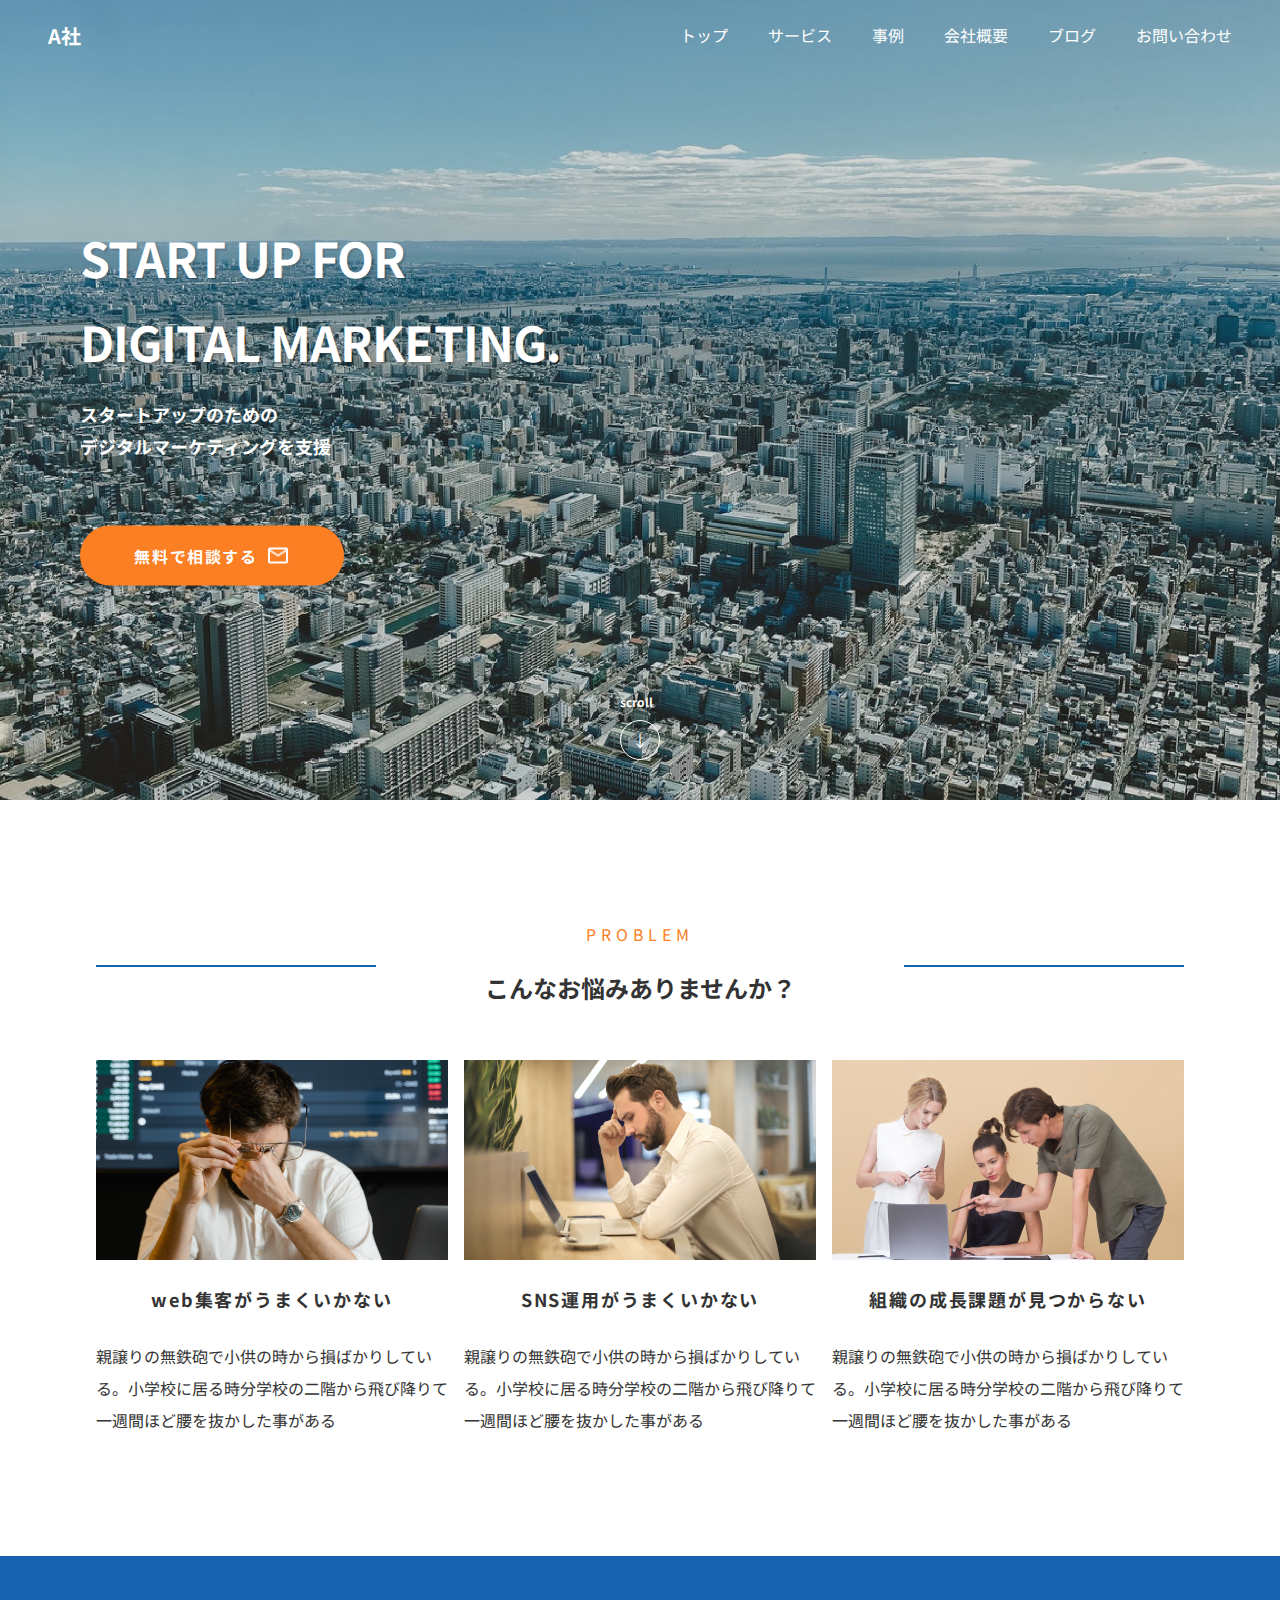
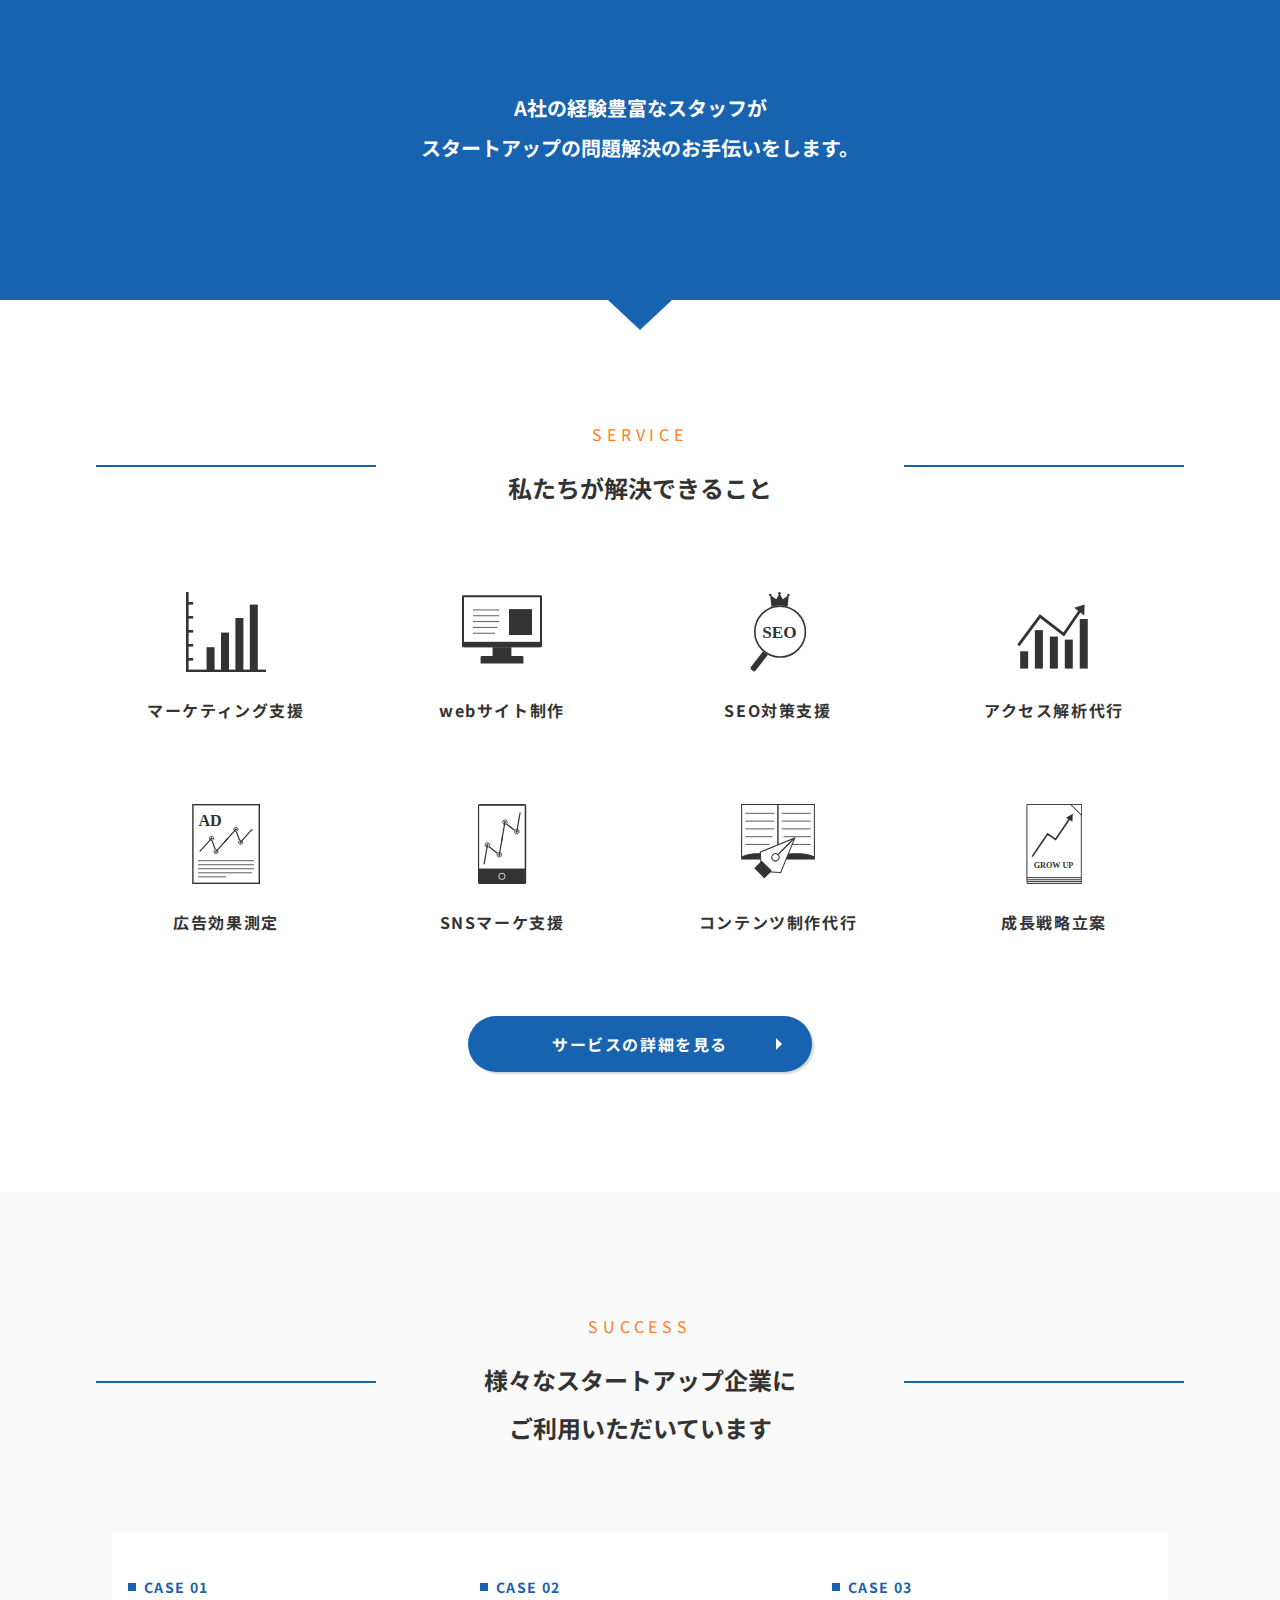
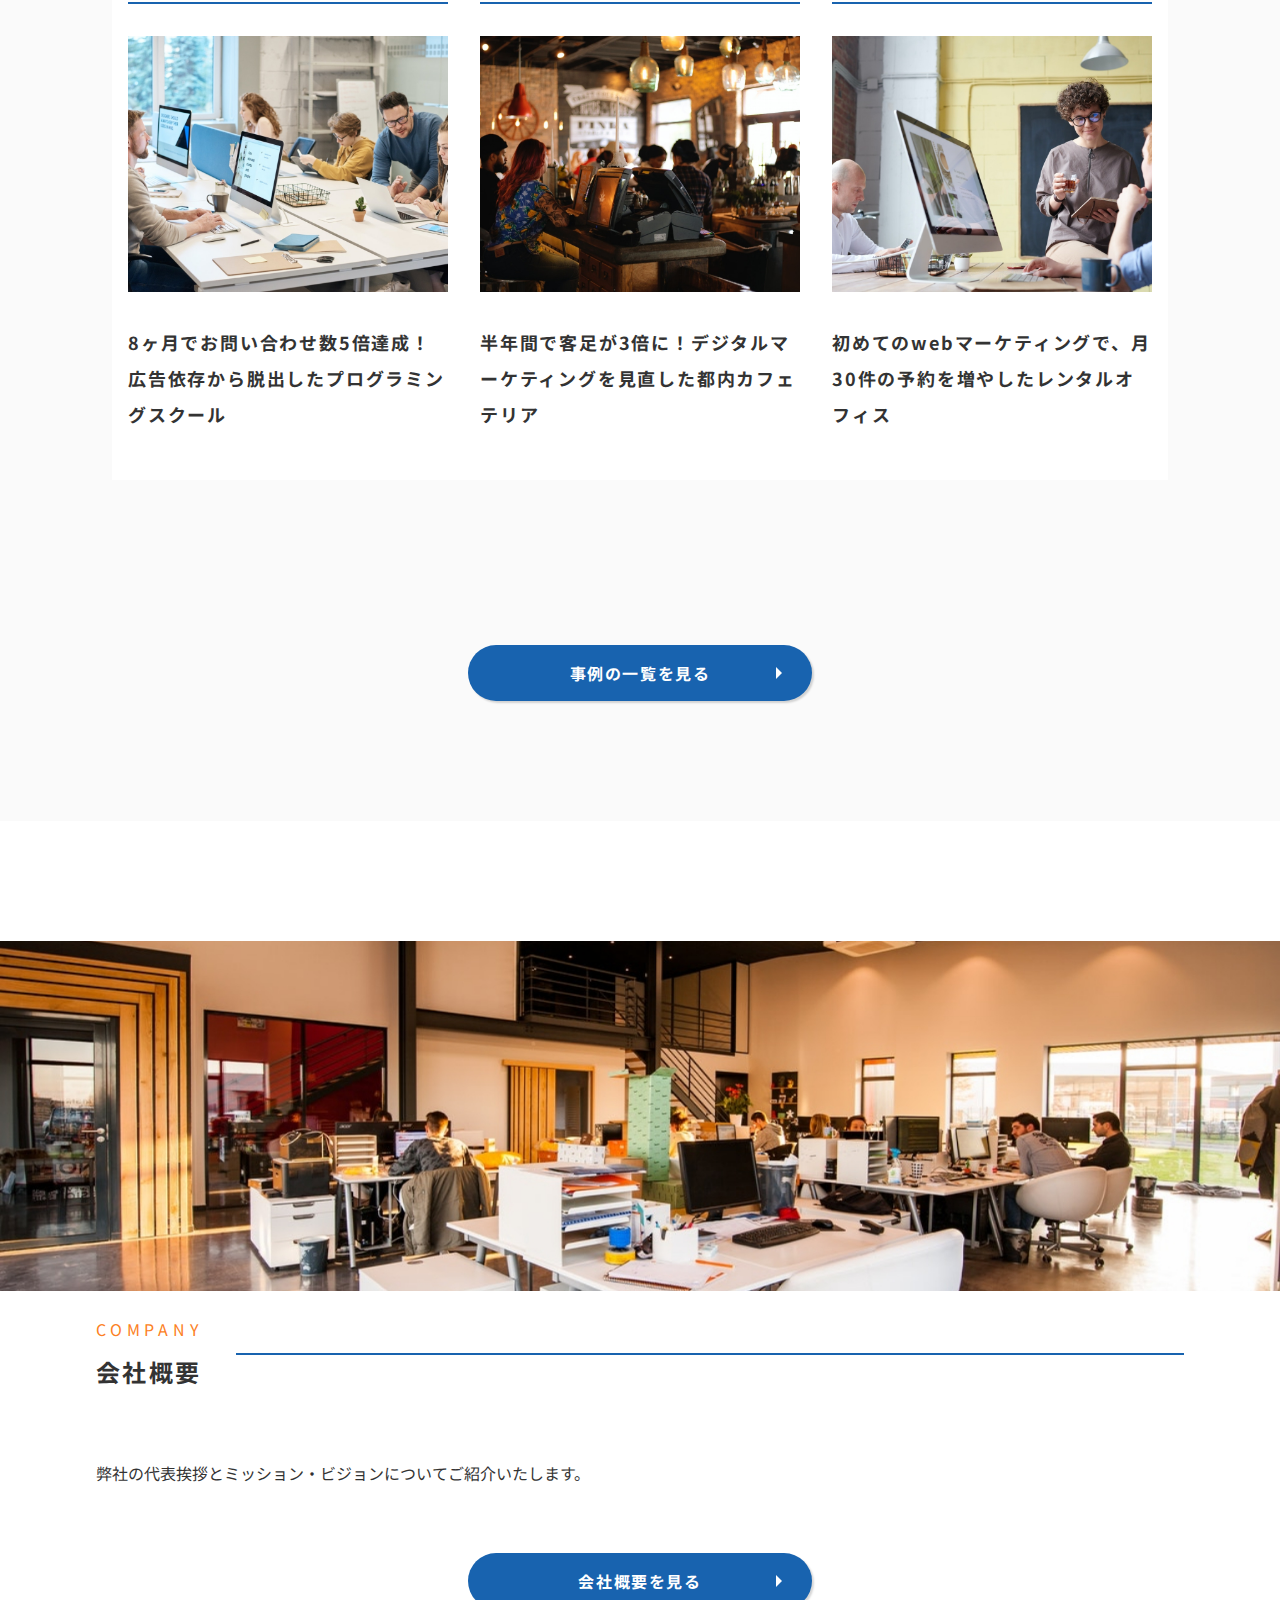
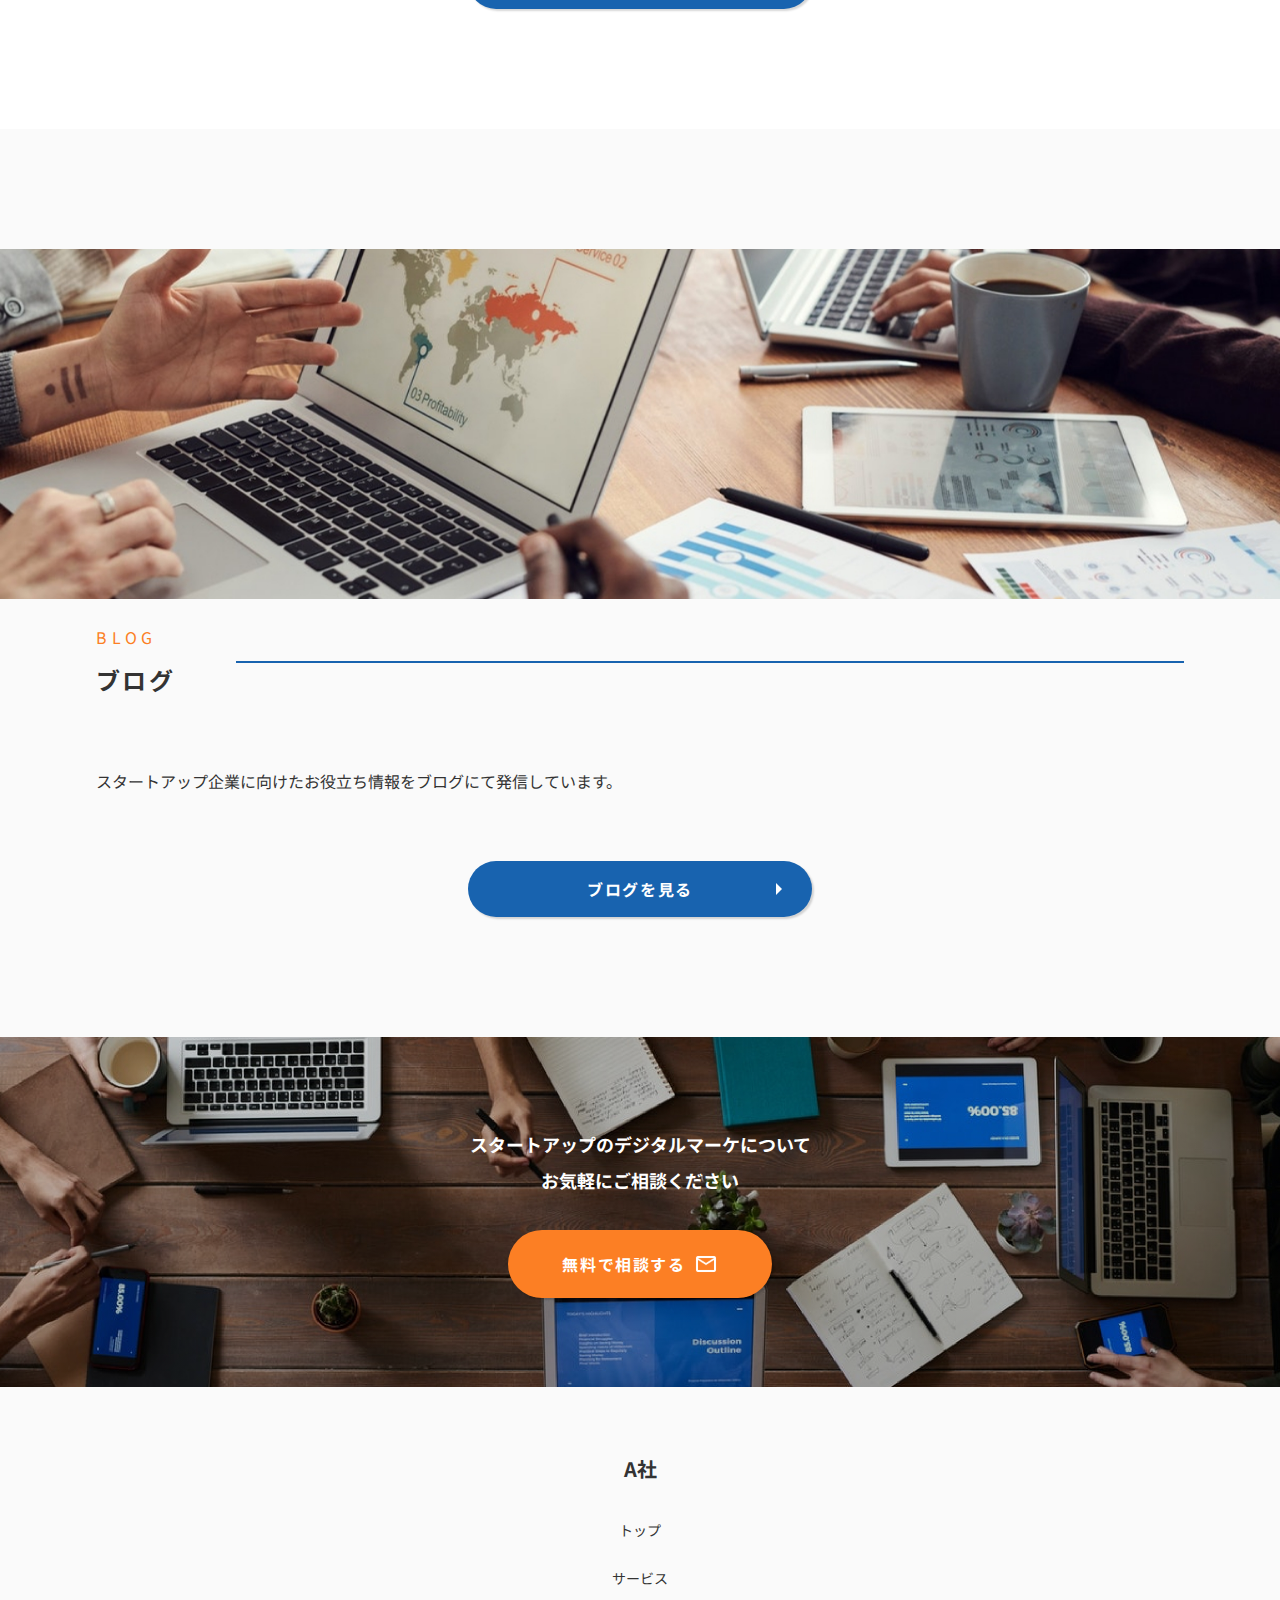
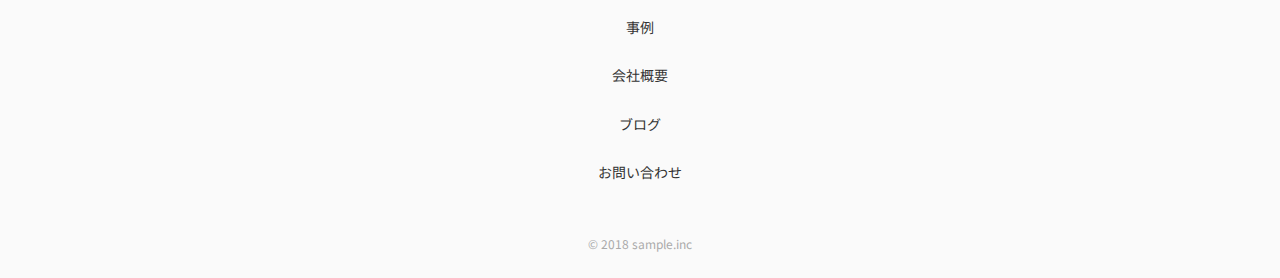
==== index.html @ beda5305 "Update index.html" ====
<!DOCTYPE html>
<html lang="ja">
  <head>
    <meta charset="utf-8" />
    <meta name="viewport" content="width=device-width,initial-scale=1" />
    <title>A Corporate</title>
    <meta
      name="description"
      content="スタートアップのためのデジタルマーケティングを支援"
    />
    <meta name="format-detection" content="telephone=no" />

    <!-- favicon/webclipicon -->
    <link rel="icon" href="favicon.png" type="image/png" />
    <link rel="icon" href="favicon.svg" type="image/svg+xml" />
    <link rel="apple-touch-icon" href="favicon.png" />

    <!-- ogp -->
    <meta property="og:site_name" content="A Corporate" />
    <meta
      property="og:url"
      content="https://A.io/sesson/ogp/hp_ogp.jpg"
    />
    <meta property="og:type" content="website" />
    <meta property="og:title" content="A Corporate" />
    <meta
      property="og:description"
      content="スタートアップのためのデジタルマーケティングを支援"
    />
    <meta
      property="og:image"
      content="https://A.io/sesson/ogp/hp_ogp.jpg"
    />
    <meta property="og:locale" content="ja_JP" />
    <meta name="twitter:card" content="summary_large_image" />
    <meta
      name="twitter:description"
      content="スタートアップのためのデジタルマーケティングを支援"
    />
    <meta
      name="twitter:image:src"
      content="https://A.io/sesson/ogp/hp_ogp.jpg"
    />

    <!-- google fonts -->
    <link rel="preconnect" href="https://fonts.googleapis.com" />
    <link rel="preconnect" href="https://fonts.gstatic.com" crossorigin />
    <link
      href="https://fonts.googleapis.com/css2?family=Noto+Sans+JP:wght@400;700&display=swap"
      rel="stylesheet"
    />

    <!-- css -->
    <link rel="stylesheet" href="css/reset.css" />
    <link rel="stylesheet" href="css/style.css" />
  </head>
  <body>
    <header class="l_header">
      <h1 class="l_header-logo">
        <a href="index.html" class="">A社</a>
      </h1>
      <nav class="l_header-nav">
        <ul class="l_header-nav_list">
          <li class="l_header-nav_item">
            <a href="index.html" class="l_header-nav_link">トップ</a>
          </li>
          <li class="l_header-nav_item">
            <a href="service.html" class="l_header-nav_link">サービス</a>
          </li>
          <li class="l_header-nav_item">
            <a href="case.html" class="l_header-nav_link">事例</a>
          </li>
          <li class="l_header-nav_item">
            <a href="company.html" class="l_header-nav_link">会社概要</a>
          </li>
          <li class="l_header-nav_item">
            <a href="" class="l_header-nav_link">ブログ</a>
          </li>
          <li class="l_header-nav_item">
            <a href="contact.html" class="l_header-nav_link">お問い合わせ</a>
          </li>
        </ul>
      </nav>
      <button class="m_hamburger">
        <span class="m_hamburger-bar"></span>
        <span class="m_hamburger-bar"></span>
        <span class="m_hamburger-bar"></span>
      </button>
    </header>

    <main class="l_main">
      <div class="top_kv">
        <div class="top_kv-inner l_container-lg">
          <div class="top_kv_box">
            <p class="top_kv_copy">
              START UP FOR<br />
              DIGITAL MARKETING.
            </p>
            <p class="top_kv_sub-copy">
              スタートアップのための<br
                class="u_break-lg"
              />デジタルマーケティングを支援
            </p>
            <div class="top_kv_btn-wrapper">
              <a href="" class="m_btn m_btn__mail">無料で相談する</a>
            </div>
          </div>
          <!-- /.top_kv_box -->
          <div class="top_kv-scroll">
            <p class="top_kv-scroll_txt">scroll</p>
            <p class="top_kv-scroll_arrow">↓</p>
          </div>
          <!-- /.top_kv-scroll -->
        </div>
        <!-- /.top_kv-inner -->
      </div>
      <!-- /.top_kv -->

      <section class="top_problem">
        <div class="l_contents">
          <div class="l_container-lg">
            <div class="m_section-title">
              <p class="m_section-title_sub">PROBLEM</p>
              <h2 class="m_section-title_main">こんなお悩みありませんか？</h2>
            </div>
            <!-- /.m_section-title -->
            <div class="top_problem_posts">
              <article class="top_problem-post">
                <img
                  src="img/img_problem.jpg"
                  width="704"
                  height="400"
                  alt="Web集客がうまくいかない人"
                  class="top_problem-post_img"
                />
                <h3 class="top_problem-post_title">web集客がうまくいかない</h3>
                <p class="top_problem-post_txt">
                  親譲りの無鉄砲で小供の時から損ばかりしている。小学校に居る時分学校の二階から飛び降りて一週間ほど腰を抜かした事がある
                </p>
              </article>
              <article class="top_problem-post">
                <img
                  src="img/img_problem02.jpg"
                  width="704"
                  height="400"
                  alt="SNS運用がうまくいかない人"
                  class="top_problem-post_img"
                />
                <h3 class="top_problem-post_title">SNS運用がうまくいかない</h3>
                <p class="top_problem-post_txt">
                  親譲りの無鉄砲で小供の時から損ばかりしている。小学校に居る時分学校の二階から飛び降りて一週間ほど腰を抜かした事がある
                </p>
              </article>
              <article class="top_problem-post">
                <img
                  src="img/img_problem03.jpg"
                  width="704"
                  height="400"
                  alt="組織の成長課題が見つからない人々"
                  class="top_problem-post_img"
                />
                <h3 class="top_problem-post_title">
                  組織の成長課題が見つからない
                </h3>
                <p class="top_problem-post_txt">
                  親譲りの無鉄砲で小供の時から損ばかりしている。小学校に居る時分学校の二階から飛び降りて一週間ほど腰を抜かした事がある
                </p>
              </article>
            </div>
          </div>
          <!-- /.l_container-lg -->
        </div>
        <!-- /.l_contents -->
      </section>

      <div class="top_suggestion">
        <p class="top_suggestion_txt">
          A社の経験豊富なスタッフが<br />
          スタートアップの問題解決のお手伝いをします。
        </p>
      </div>
      <!-- /.top_suggestion -->

      <section class="top_service">
        <div class="l_contents">
          <div class="l_container-lg">
            <div class="m_section-title">
              <p class="m_section-title_sub">SERVICE</p>
              <h2 class="m_section-title_main">私たちが解決できること</h2>
            </div>
            <!-- /.m_section-title -->
            <ul class="top_service_list">
              <li class="top_service_item">
                <img
                  src="img/img_service.svg"
                  width="80"
                  height="80"
                  alt="マーケティング支援"
                  class="top_service_img"
                />
                <p class="top_service_txt">マーケティング支援</p>
              </li>
              <li class="top_service_item">
                <img
                  src="img/img_service02.svg"
                  width="80"
                  height="80"
                  alt="webサイト制作"
                  class="top_service_img"
                />
                <p class="top_service_txt">webサイト制作</p>
              </li>
              <li class="top_service_item">
                <img
                  src="img/img_service03.svg"
                  width="80"
                  height="80"
                  alt="SEO対策支援"
                  class="top_service_img"
                />
                <p class="top_service_txt">SEO対策支援</p>
              </li>
              <li class="top_service_item">
                <img
                  src="img/img_service04.svg"
                  width="80"
                  height="80"
                  alt="アクセス解析代行"
                  class="top_service_img"
                />
                <p class="top_service_txt">アクセス解析代行</p>
              </li>
              <li class="top_service_item">
                <img
                  src="img/img_service05.svg"
                  width="80"
                  height="80"
                  alt="広告効果測定"
                  class="top_service_img"
                />
                <p class="top_service_txt">広告効果測定</p>
              </li>
              <li class="top_service_item">
                <img
                  src="img/img_service06.svg"
                  width="80"
                  height="80"
                  alt="SNSマーケ支援"
                  class="top_service_img"
                />
                <p class="top_service_txt">SNSマーケ支援</p>
              </li>
              <li class="top_service_item">
                <img
                  src="img/img_service07.svg"
                  width="80"
                  height="80"
                  alt="コンテンツ制作代行"
                  class="top_service_img"
                />
                <p class="top_service_txt">コンテンツ制作代行</p>
              </li>
              <li class="top_service_item">
                <img
                  src="img/img_service08.svg"
                  width="80"
                  height="80"
                  alt="成長戦略立案"
                  class="top_service_img"
                />
                <p class="top_service_txt">成長戦略立案</p>
              </li>
            </ul>
            <div class="top_service_btn-wrapper">
              <a href="" class="m_btn m_btn__right-arrow">
                サービスの詳細を見る
              </a>
            </div>
          </div>
          <!-- /.l_container-lg -->
        </div>
        <!-- /.l_contents -->
      </section>

      <section class="top_success">
        <div class="l_contents">
          <div class="l_container-lg">
            <div class="m_section-title">
              <p class="m_section-title_sub">SUCCESS</p>
              <h2 class="m_section-title_main">
                様々なスタートアップ企業に<br />
                ご利用いただいています
              </h2>
            </div>
            <!-- /.m_section-title -->
          </div>
          <!-- /.l_container-lg -->
          <ul class="top_success_list">
            <li class="top_success_item">
              <div class="top_success-inner">
                <p class="top_success-num">
                  <span class="top_success-num_icon"></span>
                  CASE 01
                </p>
                <div class="top_success_img-wrapper">
                  <img
                    src="img/img_work.jpg"
                    width="1016"
                    height="814"
                    alt="プログラミングスクールの様子"
                    class="top_success_img"
                  />
                </div>
                <!-- /.top_success_img-wrapper -->
                <p class="top_success_desc">
                  8ヶ月でお問い合わせ数5倍達成！広告依存から脱出したプログラミングスクール
                </p>
              </div>
              <!-- /.top_success-inner -->
            </li>
            <li class="top_success_item">
              <div class="top_success-inner">
                <p class="top_success-num">
                  <span class="top_success-num_icon"></span>
                  CASE 02
                </p>
                <div class="top_success_img-wrapper">
                  <img
                    src="img/img_work02.jpg"
                    width="1016"
                    height="814"
                    alt="都内カフェテリアの様子"
                    class="top_success_img"
                  />
                </div>
                <!-- /.top_success_img-wrapper -->
                <p class="top_success_desc">
                  半年間で客足が3倍に！デジタルマーケティングを見直した都内カフェテリア
                </p>
              </div>
              <!-- /.top_success-inner -->
            </li>
            <li class="top_success_item">
              <div class="top_success-inner">
                <p class="top_success-num">
                  <span class="top_success-num_icon"></span>
                  CASE 03
                </p>
                <div class="top_success_img-wrapper-wrapper">
                  <img
                    src="img/img_work03.jpg"
                    width="1016"
                    height="814"
                    alt="レンタルオフィスの様子"
                    class="top_success_img-wrapper"
                  />
                </div>
                <!-- /.top_success_img-wrapper -->
                <p class="top_success_desc">
                  初めてのwebマーケティングで、月30件の予約を増やしたレンタルオフィス
                </p>
              </div>
              <!-- /.top_success-inner -->
            </li>
          </ul>
          <div class="top_success_btn-wrapper">
            <a href="" class="m_btn m_btn__right-arrow"> 事例の一覧を見る </a>
          </div>
          <!-- /.top_success_btn-wrapper -->
        </div>
        <!-- /.l_contents -->
      </section>

      <section class="top_info">
        <div class="l_contents">
          <div class="top_info_img-wrapper">
            <img
              src="img/img_company.jpg"
              width="1534"
              height="880"
              alt="オフィス内の様子"
              class="top_info_img"
            />
          </div>
          <!-- /.top_info_img-wrapper -->
          <div class="l_container-lg">
            <div class="top_info_content">
              <div class="top_info_block">
                <span class="top_info_title-sub">COMPANY</span>
                <h2 class="top_info_title">会社概要</h2>
              </div>
              <!-- /.top_info_block -->
              <p class="top_info_txt">
                弊社の代表挨拶とミッション・ビジョンについてご紹介いたします。
              </p>
              <div class="top_info_btn-wrapper">
                <a href="" class="m_btn m_btn__right-arrow"> 会社概要を見る </a>
              </div>
            </div>
            <!-- /.top_info_content -->
          </div>
          <!-- /.l_container-lg -->
        </div>
        <!-- /.l_contents -->
      </section>

      <section class="top_info top_info__blog">
        <div class="l_contents">
          <div class="top_info_img-wrapper top_info_img-wrapper__blog">
            <img
              src="img/img_blog.jpg"
              width="1534"
              height="880"
              alt="ブログ発信をしている様子"
              class="top_info_img"
            />
          </div>
          <!-- /.top_info_img-wrapper -->
          <div class="l_container-lg">
            <div class="top_info_content top_info_content__blog">
              <div class="top_info_block">
                <span class="top_info_title-sub">BLOG</span>
                <h2 class="top_info_title">ブログ</h2>
              </div>
              <!-- /.top_info_block -->
              <p class="top_info_txt">
                スタートアップ企業に向けたお役立ち情報をブログにて発信しています。
              </p>

              <div class="top_info_btn-wrapper">
                <a href="" class="m_btn m_btn__right-arrow"> ブログを見る </a>
              </div>
            </div>
            <!-- /.top_info_content -->
          </div>
          <!-- /.l_container-lg -->
        </div>
        <!-- /.l_contents -->
      </section>
      <div class="m_cta">
        <div class="m_cta_box">
          <p class="m_cta_txt">
            スタートアップのデジタルマーケについて<br />お気軽にご相談ください
          </p>
          <div class="m_cta_btn-wrapper">
            <a href="" class="m_btn m_btn__mail"> 無料で相談する</a>
          </div>
        </div>
        <!-- /.m_cta_box -->
      </div>
      <!-- /.m_cta -->
    </main>

    <footer class="l_footer">
      <p class="l_footer_logo">A社</p>
      <ul class="l_footer_list">
        <li class="l_footer_item">
          <a href="index.html" class="l_footer_link">トップ</a>
        </li>
        <li class="l_footer_item">
          <a href="service.html" class="l_footer_link">サービス</a>
        </li>
        <li class="l_footer_item">
          <a href="case.html" class="l_footer_link">事例</a>
        </li>
        <li class="l_footer_item">
          <a href="company.html" class="l_footer_link">会社概要</a>
        </li>
        <li class="l_footer_item">
          <a href="" class="l_footer_link">ブログ</a>
        </li>
        <li class="l_footer_item">
          <a href="contact.html" class="l_footer_link">お問い合わせ</a>
        </li>
      </ul>
      <p class="l_footer-copyright">&copy; 2018 sample.inc</p>
    </footer>
  </body>
</html>
---- css/style.css ----
@charset "UTF-8";

:root {
  /* 色管理用の変数 */
  --black-color: #333;
  --white-color: #fff;
  --gray-color: #aaa;
  --gray-color02: #fafafa;
  --primary-color: #1863af;
  --accent-color: #fc7f24;
}

:root {
  /* コンテンツ幅管理用の変数 */
  --content-width-sm: 760px;
  --content-width: 960px;
  --content-width-lg: 1088px;
}

:root {
  /* z-index管理用の変数 */
  --z-index-back: -1;
  --z-index-default: 1;
  --z-index-page-top: 50;
  --z-index-header: 100;
  --z-index-menu: 150;
}

/* ---------- base ---------- */
body {
  color: var(--black-color);
  font-size: 16px;
  font-family: "Noto Sans JP", sans-serif;
  line-height: 1.75;
}

/* ---------- utility ---------- */



/* ---------- layout ---------- */

.l_container-sm,
.l_container,
.l_container-lg {
  width: 100%;
  padding: 0 16px;
  margin: 0 auto;
}

.l_container-sm {
  max-width: calc(var(--content-width-sm) + 32px);
}

.l_container {
  max-width: calc(var(--content-width) + 32px);
}

.l_container-lg {
  max-width: calc(var(--content-width-lg) + 32px);
}

.l_contents {
  padding: 120px 0;
}

.l_header {
  height: 70px;
  width: 100%;
  padding: 0 16px;
  display: flex;
  justify-content: space-between;
  align-items: center;
  position: absolute;
  top: 0;
  left: 0;
  z-index: var(--z-index-default);
}

@media screen and (min-width: 1080px) {
	.l_header {
		padding: 0 48px;
	}
}

.l_header-logo {
  font-size: 20px;
  font-weight: bold;
  color: var(--white-color);
}

.l_header-nav {
  opacity: 0;
  pointer-events: none;
}
@media screen and (min-width: 1080px) {
  .l_header-nav {
    opacity: 1;
    pointer-events: auto;
    
  }
}

@media screen and (min-width: 1080px) {
  .l_header-nav_list {
   display: flex;
   align-items: center;
   gap: 0 40px;
  
  }
}

.l_header-nav_item {
  text-align: center;
  font-size: 16px;
  font-weight: bold;
}
@media screen and (min-width: 1080px) {
  .l_header-nav_item {
    color: var(--white-color);
    font-size: 16px;
    font-weight: normal;
  }
}





.l_header-nav_item:not(:first-child) {
  margin-top: 40px;
}

@media screen and (min-width: 768px) {
	.l_header-nav_item:not(:first-child) {
		margin-top: 0;
	}
}
.l_footer {
  padding: 64px 0 24px;
  text-align: center;
  background: var(--gray-color02);
}

.l_footer_logo {
  font-size: 20px;
  font-weight: bold;
}

.l_footer_list {
  margin-top: 32px;
}

.l_footer_item {
  font-size: 14px;
}

.l_footer_item:not(:first-child) {
  margin-top: 24px;
}

.l_footer-copyright {
  font-size: 12px;
  color: var(--gray-color);
  margin-top: 48px;
}

/* ---------- module ---------- */

.m_btn {
  width: 100%;
  height: 100%;
  border-radius: 100vh;
  display: flex;
  align-items: center;
  justify-content: center;
  transition: 0.3s;
  box-shadow: 2px 2px 2px rgba(0, 0, 0, 0.16);
  color: var(--white-color);
  font-weight: bold;
  letter-spacing: 0.1em;
  overflow: hidden;
}

.m_btn:hover {
  opacity: 0.9;
}

.m_btn_input {
  width: 100%;
  height: 100%;
  text-align: center;
  cursor: pointer;
}

.m_btn__mail {
  background-color: var(--accent-color);
}

.m_btn__mail::after {
  content: url(../img/btn_email.svg);
  width: 24px;
  height: 24px;
  margin-left: 8px;
}

.m_btn__right-arrow {
  background: var(--primary-color);
  position: relative;
}

.m_btn__right-arrow::after {
  content: "";
  position: absolute;
  right: 30px;
  top: 50%;
  transform: translateY(-50%);
  border-top: 6px solid transparent;
  border-left: 6px solid var(--white-color);
  border-bottom: 6px solid transparent;
}

.m_section-title {
  position: relative;
}

.m_section-title::before,
.m_section-title::after {
  content: "";
  position: absolute;
  top: 50%;
  transform: translateY(-50%);
  height: 2px;
  width: 24px;
  background: var(--primary-color);
}

@media screen and (min-width: 1200px){
  .m_section-title::before,
.m_section-title::after {
  width: 280px;
}
}

.m_section-title::before {
  left: 0;
}

.m_section-title::after {
  right: 0;
}

.m_section-title_main {
  font-size: 20px;
  font-weight: bold;
  margin-top: 16px;
  line-height: 2;
  text-align: center;
}
@media screen and (min-width: 1200px){
  .m_section-title_main{
    font-size: 24px;
  }
}

.m_section-title_sub {
  color: var(--accent-color);
  letter-spacing: 0.3em;
  text-align: center;
}

@media screen and (min-width: 1200px){
  .m_section-title_sub{
    font-size: 16px;
  }
}

.m_cta {
  height: 350px;
  background: linear-gradient(rgba(0, 0, 0, 0.2), rgba(0, 0, 0, 0.3)),
    url(../img/bg_cta.jpg) no-repeat center / cover;
  display: flex;
  position: relative;
}

.m_cta_box {
  position: relative;
  margin: auto;
  text-align: center;
}

.m_cta_txt {
  font-size: 18px;
  font-weight: bold;
  line-height: 2;
  color: var(--white-color);
}

.m_cta_btn-wrapper {
  width: 264px;
  height: 68px;
  margin: 32px auto 0;
}

.m_hamburger {
  width: 30px;
  height: 22px;
  position: relative;
  z-index: var(--z-index-menu);
}
@media screen and (min-width:1080px){
  .m_hamburger{
   
   display: none;
  }
}

.m_hamburger-bar {
  width: 100%;
  height: 2px;
  display: block;
  position: absolute;
  background: var(--black-color);
  left: 50%;
  transition: 0.3s;
}

.m_hamburger-bar:first-child {
  top: 0;
  transform: translate(-50%, 0);
}

.m_hamburger-bar:nth-child(2) {
  top: 50%;
  transform: translate(-50%, -50%);
}

.m_hamburger-bar:last-child {
  top: 100%;
  transform: translate(-50%, -100%);
}

.m_kv {
  height: 320px;
  background: linear-gradient(rgba(51, 51, 51, 0.24), rgba(51, 51, 51, 0.24)),
    url(../img/bg_kv.jpg) center 22% / cover;
  position: relative;
}

.m_kv-box {
  position: absolute;
  top: 50%;
  left: 50%;
  transform: translate(-50%, -50%);
  text-align: center;
  width: 80%;
}

.m_kv-title {
  font-size: 24px;
  font-weight: bold;
  color: var(--white-color);
  text-shadow: 2px 2px 2px rgba(0, 0, 0, 0.16);
}

.m_kv-desc {
  font-weight: bold;
  color: var(--white-color);
  margin-top: 16px;
}

/* ---------- .top_kv ---------- */

.top_kv {
  height: 100vh;
  max-height: 800px;
  background: linear-gradient(rgba(51, 51, 51, 0.2), rgba(51, 51, 51, 0.2)),
    url(../img/bg_kv.jpg) center top / cover;
}


.top_kv-inner {
  position: relative;
  height: 100%;
}

.top_kv_box {
  position: absolute;
  top: 50%;
  left: 50%;
  transform: translate(-50%, -50%);
  text-align: center;
  white-space: nowrap;
}
@media screen and (min-width: 1200px) {
	.top_kv_box {
		left: 0px;
    
    text-align: left;
    transform: translate(0, -50%);
	}
}
.top_kv_copy {
  font-size: 25px;
  font-weight: bold;
  color: var(--white-color);
  text-shadow: 2px 2px 2px rgba(0, 0, 0, 0.16);
}

@media screen and (min-width: 1200px) {
	.top_kv_copy {
		font-size: 48px;
    letter-spacing: -0.02em;
	}
}
.top_kv_sub-copy {
  margin-top: 16px;
  font-weight: bold;
  color: var(--white-color);
}
@media screen and (min-width: 1200px) {
	.top_kv_sub-copy {
		font-size: 18px;
	}
}
.top_kv_btn-wrapper {
  width: 264px;
  height: 60px;
  margin: 40px auto 0;
}

@media screen and (min-width: 1200px) {
	.top_kv_btn-wrapper {
		margin: 64px 0 0;
	}
	}


/* ---------- .top_kv-scroll ---------- */

.top_kv-scroll {
  position: absolute;
  bottom: 40px;
  left: 50%;
  transform: translateX(-50%);
}

.top_kv-scroll_txt {
  font-size: 12px;
  font-weight: bold;
  color: var(--white-color);
}

.top_kv-scroll_arrow {
  width: 40px;
  height: 40px;
  display: flex;
  justify-content: center;
  align-items: center;
  border-radius: 50%;
  margin: 8px auto 0;
  border: 1px solid var(--white-color);
  color: var(--white-color);
}

/* ---------- .top_problem ---------- */

.top_problem_posts {
  margin: 48px auto 0;
  max-width: var(--content-width-sm);
}

@media screen and (min-width: 1200px) {
	.top_problem_posts  {
		display: flex;
    align-items: center;
    max-width: 100%;
    justify-content: space-between;
	}
}

/* ---------- .top_problem-post ---------- */

.top_problem-post:not(:first-child) {
  margin-top: 48px;
}

@media screen and (min-width: 1200px) {
	/* .top_problem_posts:not(:first-child){
		margin-top: 0;
	} */

  .top_problem-post:not(:first-child) {
    margin-top: 0;
  }
}
@media screen and (min-width: 1200px) {
	.top_problem-post {
	   width: 352px;
	}
}

.top_problem-post_title {
  font-size: 18px;
  font-weight: bold;
  letter-spacing: 0.1em;
  text-align: center;
  margin-top: 24px;
}

.top_problem-post_txt {
  margin-top: 24px;
  line-height: 2;
}

/* ---------- .top_suggestion ---------- */

.top_suggestion {
  height: 344px;
  background: var(--primary-color);
  position: relative;
  display: flex;
}

.top_suggestion::after {
  content: "";
  position: absolute;
  left: 50%;
  bottom: 0;
  transform: translate(-50%, 100%);
  border-top: 30px solid var(--primary-color);
  border-right: 32.5px solid transparent;
  border-left: 32.5px solid transparent;
}

.top_suggestion_txt {
  font-size: 20px;
  font-weight: bold;
  line-height: 2;
  text-align: center;
  color: var(--white-color);
  margin: auto;
  padding: 0 16px;
}

/* ---------- .top_service ---------- */

.top_service_list {
  display: flex;
  justify-content: center;
  flex-wrap: wrap;
  margin-top: 80px;
  gap: 48px 24px;
}

@media screen and (min-width: 1200px) {
  .top_service_list {
    gap:80px 16px ;
    
    }
  }
.top_service_item {
  text-align: center;
  width: calc((100% - 24px) / 2);
}
@media screen and (min-width: 1200px) {
  .top_service_item {
    
    width: 260px;


    }
  }
  
.top_service_img {
  width: 80px;
  height: 80px;
}

.top_service_txt {
  margin-top: 24px;
  font-weight: bold;
  letter-spacing: 0.1em;
}

.top_service_btn-wrapper {
  margin: 80px auto 0;
  max-width: 344px;
  height: 56px;
}

/* ---------- .top_success ---------- */

.top_success {
  background: var(--gray-color02);
}

@media screen and (min-width: 1200px) {
.top_success {
  background: var(--gray-color02);
}
}

.top_success_list {
  margin-top: 80px;
}

@media screen and (min-width: 1200px) {
  .top_success_list {
    display: flex;
    justify-content: center;

  }
}

.top_success_item {
  padding: 48px 16px;
  background: var(--white-color);
}

@media screen and (min-width: 1200px) {
  .top_success_item{
    width: 352px;
    gap: 16px;
    }
  }

.top_success_item:not(:first-child) {
  margin-top: 32px;
}
@media screen and (min-width: 1200px) {
  .top_success_item:not(:first-child) {
    margin-top: 0;
  }
}

.top_success-inner {
  margin: 0 auto;
  max-width: var(--content-width-sm);
}

.top_success_img-wrapper {
  margin-top: 32px;
}

.top_success_desc {
  font-size: 18px;
  font-weight: bold;
  line-height: 2;
  letter-spacing: 0.1em;
  margin-top: 32px;
}

.top_success-num {
  font-size: 14px;
  color: var(--primary-color);
  letter-spacing: 0.1em;
  font-weight: bold;
  padding-bottom: 8px;
  position: relative;
  border-bottom: 2px solid var(--primary-color);
  line-height: 1;
  display: flex;
  align-items: center;
}

.top_success-num_icon {
  display: block;
  background: var(--primary-color);
  width: 8px;
  height: 8px;
  margin-right: 8px;
}

.top_success_btn-wrapper {
  margin: 165px auto 0;
  width: 92%;
  max-width: 344px;
  height: 56px;
}

/* ---------- .top_info ---------- */

.top_info__blog {
  background: var(--gray-color02);
}

.top_info_img {
  height: 350px;
  object-fit: cover;
}

.top_info_block {
  position: relative;
  margin-top: 24px;
}

.top_info_block::after {
  content: "";
  position: absolute;
  right: 0;
  top: 50%;
  transform: translateY(-50%);
  height: 2px;
  width: calc(100% - 140px);
  background: var(--primary-color);
}

.top_info_title {
  font-size: 24px;
  font-weight: bold;
  letter-spacing: 0.1em;
  margin-top: 8px;
}

.top_info_title-sub {
  color: var(--accent-color);
  letter-spacing: 0.3em;
}

.top_info_txt {
  margin-top: 64px;
  line-height: 2;
}

.top_info_btn-wrapper {
  margin: 64px auto 0;
  max-width: 344px;
  height: 56px;
}

/* ---------- .service_menu ---------- */

.service_menu_message {
  font-size: 18px;
  font-weight: bold;
  text-align: center;
}

.service_menu_message__big {
  font-size: 24px;
  background: linear-gradient(transparent 75%, var(--accent-color) 25%);
}

.service_menu_desc {
  font-size: 12px;
  margin-top: 64px;
  text-align: center;
}

.service_menu_txt {
  font-size: 12px;
  margin-top: 16px;
  text-align: center;
}

.service_menu_wrapper {
  margin-top: 40px;
  width: 100%;
  overflow-x: scroll;
}

.service_menu_list {
  width: 1472px;
  display: flex;
  flex-wrap: wrap;
  gap: 16px 32px;
}

.service_menu_item {
  width: 344px;
  height: 64px;
}

/* ---------- .service_menu-scroll ---------- */

.service_menu-scroll {
  margin-top: 40px;
}

.service_menu-scroll_txt {
  font-size: 12px;
  font-weight: bold;
  color: var(--gray-color);
  text-align: center;
}

.service_menu-scroll_arrow {
  width: 40px;
  height: 40px;
  display: flex;
  justify-content: center;
  align-items: center;
  border-radius: 50%;
  margin: 8px auto 0;
  border: 1px solid var(--gray-color);
  color: var(--gray-color);
}

/* ---------- .service_desc ---------- */

.service_desc_article {
  padding: 64px 0;
}

.service_desc_img-wrapper {
  text-align: center;
}

.service_desc_img {
  width: 168px;
  height: 168px;
}

.service_desc_title {
  font-size: 28px;
  font-weight: bold;
  text-align: center;
  margin-top: 24px;
}

.service_desc_txt {
  margin-top: 32px;
}

/* ---------- .service_faq ---------- */

.service_faq {
  background: var(--gray-color02);
}

.service_faq_wrapper {
  padding-top: 80px;
}

.service_faq_button {
  background: var(--white-color);
  width: 100%;
  box-shadow: 2px 2px 2px rgba(170, 170, 170, 0.16);
  padding: 32px 16px;
  display: flex;
  justify-content: space-between;
  align-items: center;
}

.service_faq_button:not(:first-child) {
  margin-top: 16px;
}

.service_faq_content {
  display: flex;
}

.service_faq_content__a {
  margin-top: 40px;
}

.service_faq_icon {
  font-size: 14px;
  font-weight: bold;
  padding-right: 16px;
}

.service_faq_icon__q {
  color: var(--primary-color);
}

.service_faq_icon__a {
  color: var(--accent-color);
}

.service_faq_txt {
  font-size: 14px;
  font-weight: bold;
  text-align: left;
  margin-right: 16px;
}

.service_faq_mark {
  width: 20px;
  height: 20px;
  position: relative;
  flex-shrink: 0;
}

.service_faq_mark::after {
  content: "";
  position: absolute;
  top: 50%;
  left: 50%;
  transform: translate(-50%, -50%);
  width: 100%;
  height: 2px;
  background: var(--black-color);
}

.service_faq_mark::before {
  content: "";
  position: absolute;
  top: 50%;
  left: 50%;
  transform: translate(-50%, -50%);
  width: 2px;
  height: 100%;
  background: var(--black-color);
}

.service_faq_mark.is_open::before {
  opacity: 0;
}

/* ---------- .case_section ---------- */

.case_section:nth-of-type(even) {
  background: var(--gray-color02);
}

.case_section_wrapper {
  max-width: var(--content-width-sm);
  margin: 0 auto;
}

.case_section_img {
  max-width: var(--content-width);
}

.case_section_content {
  width: 92%;
  max-width: var(--content-width);
  margin: 30px auto 0;
}

.case_section_title {
  font-size: 20px;
  font-weight: bold;
  letter-spacing: 0.1em;
  margin-top: 40px;
}

.case_section_txt {
  margin-top: 40px;
}

/* ---------- .case_section-num ---------- */

.case_section-num {
  color: var(--primary-color);
  position: relative;
  padding-bottom: 8px;
  border-bottom: 2px solid var(--primary-color);
  font-size: 14px;
  font-weight: bold;
  letter-spacing: 0.1em;
  display: flex;
  align-items: center;
}

.case_section-num_icon {
  display: block;
  background: var(--primary-color);
  width: 8px;
  height: 8px;
  margin-right: 8px;
}

/* ---------- .company_section ---------- */

.company_section:nth-of-type(2) {
  background: var(--gray-color02);
}

.company_section_title {
  font-size: 20px;
  font-weight: bold;
  padding-left: 20px;
  border-left: 8px solid var(--primary-color);
}

.company_section_img-wrapper {
  margin-top: 24px;
}

.company_section_txt {
  margin-top: 32px;
}

.company_section_table {
  margin-top: 24px;
}

.company_section_tr:nth-child(even) {
  background: var(--gray-color02);
}

.company_section_th {
  font-weight: bold;
  width: 124px;
  padding: 16px 0 16px 8px;
  position: relative;
}

.company_section_th::after {
  content: "";
  position: absolute;
  right: 0;
  top: 50%;
  transform: translateY(-50%);
  height: 2px;
  width: 40px;
  background: var(--primary-color);
}

.company_section_td {
  font-size: 15px;
  padding: 16px 8px 16px 32px;
}

/* ---------- contact ---------- */
.contact_form_heading {
  font-weight: bold;
  position: relative;
}

.contact_form_heading:not(:first-child) {
  margin-top: 32px;
}

.contact_form_example {
  color: var(--gray-color);
  font-size: 12px;
  font-weight: normal;
  margin-left: 16px;
}

.contact_form_detail {
  margin-top: 16px;
}

.contact_form_input {
  width: 100%;
  height: 40px;
  border: 1px solid var(--gray-color);
  border-radius: 4px;
  padding: 0 8px;
}

.contact_form_required {
  font-size: 12px;
  font-weight: bold;
  padding: 0 8px;
  display: flex;
  justify-content: center;
  align-items: center;
  background: var(--accent-color);
  color: var(--white-color);
  position: absolute;
  right: 0;
  top: 50%;
  transform: translateY(-50%);
}

.contact_form_radio-item {
  display: flex;
  align-items: center;
  margin-top: 16px;
}

.contact_form_label {
  font-size: 12px;
  font-weight: bold;
  padding-left: 10px;
}

.contact_form_textarea {
  width: 100%;
  height: 250px;
  border: 1px solid var(--gray-color);
  border-radius: 4px;
  padding: 8px 16px;
  resize: none;
}

.contact_form_btn-wrapper {
  max-width: 344px;
  height: 64px;
  margin: 80px auto 0;
}
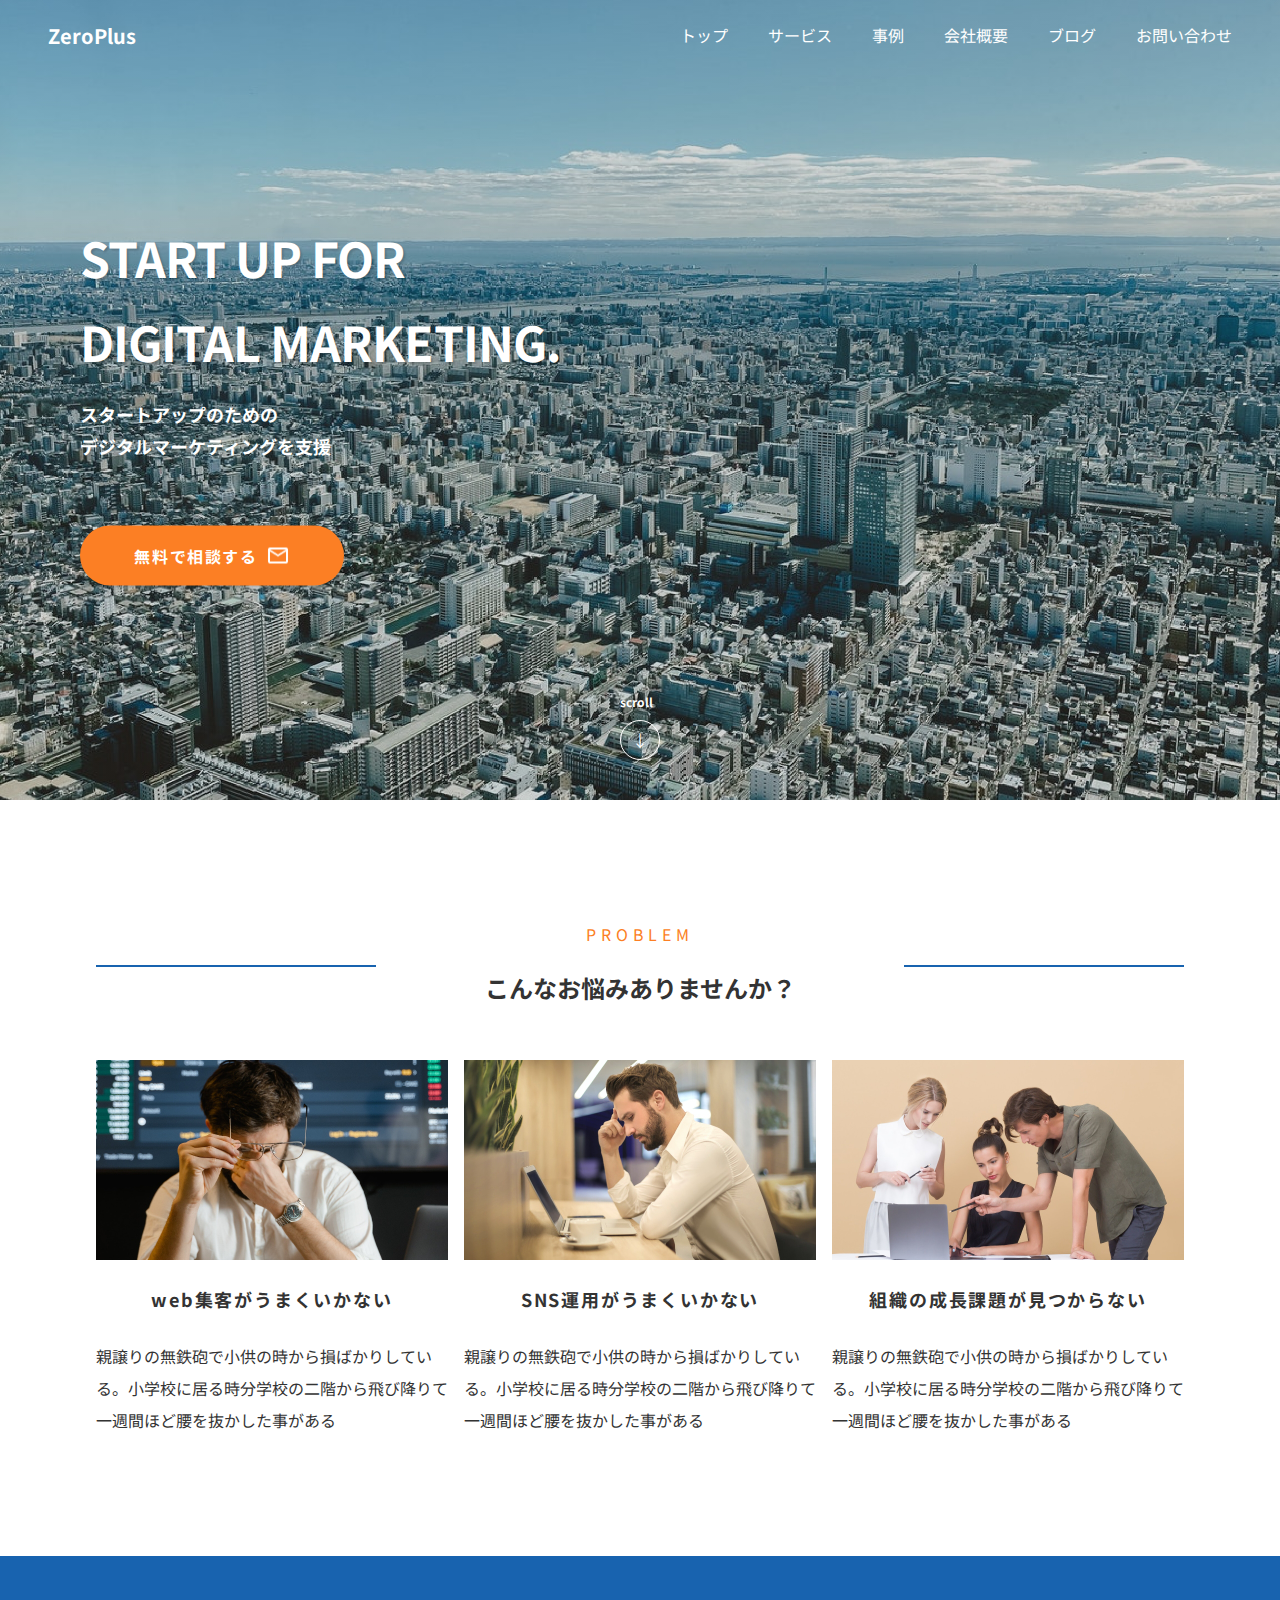
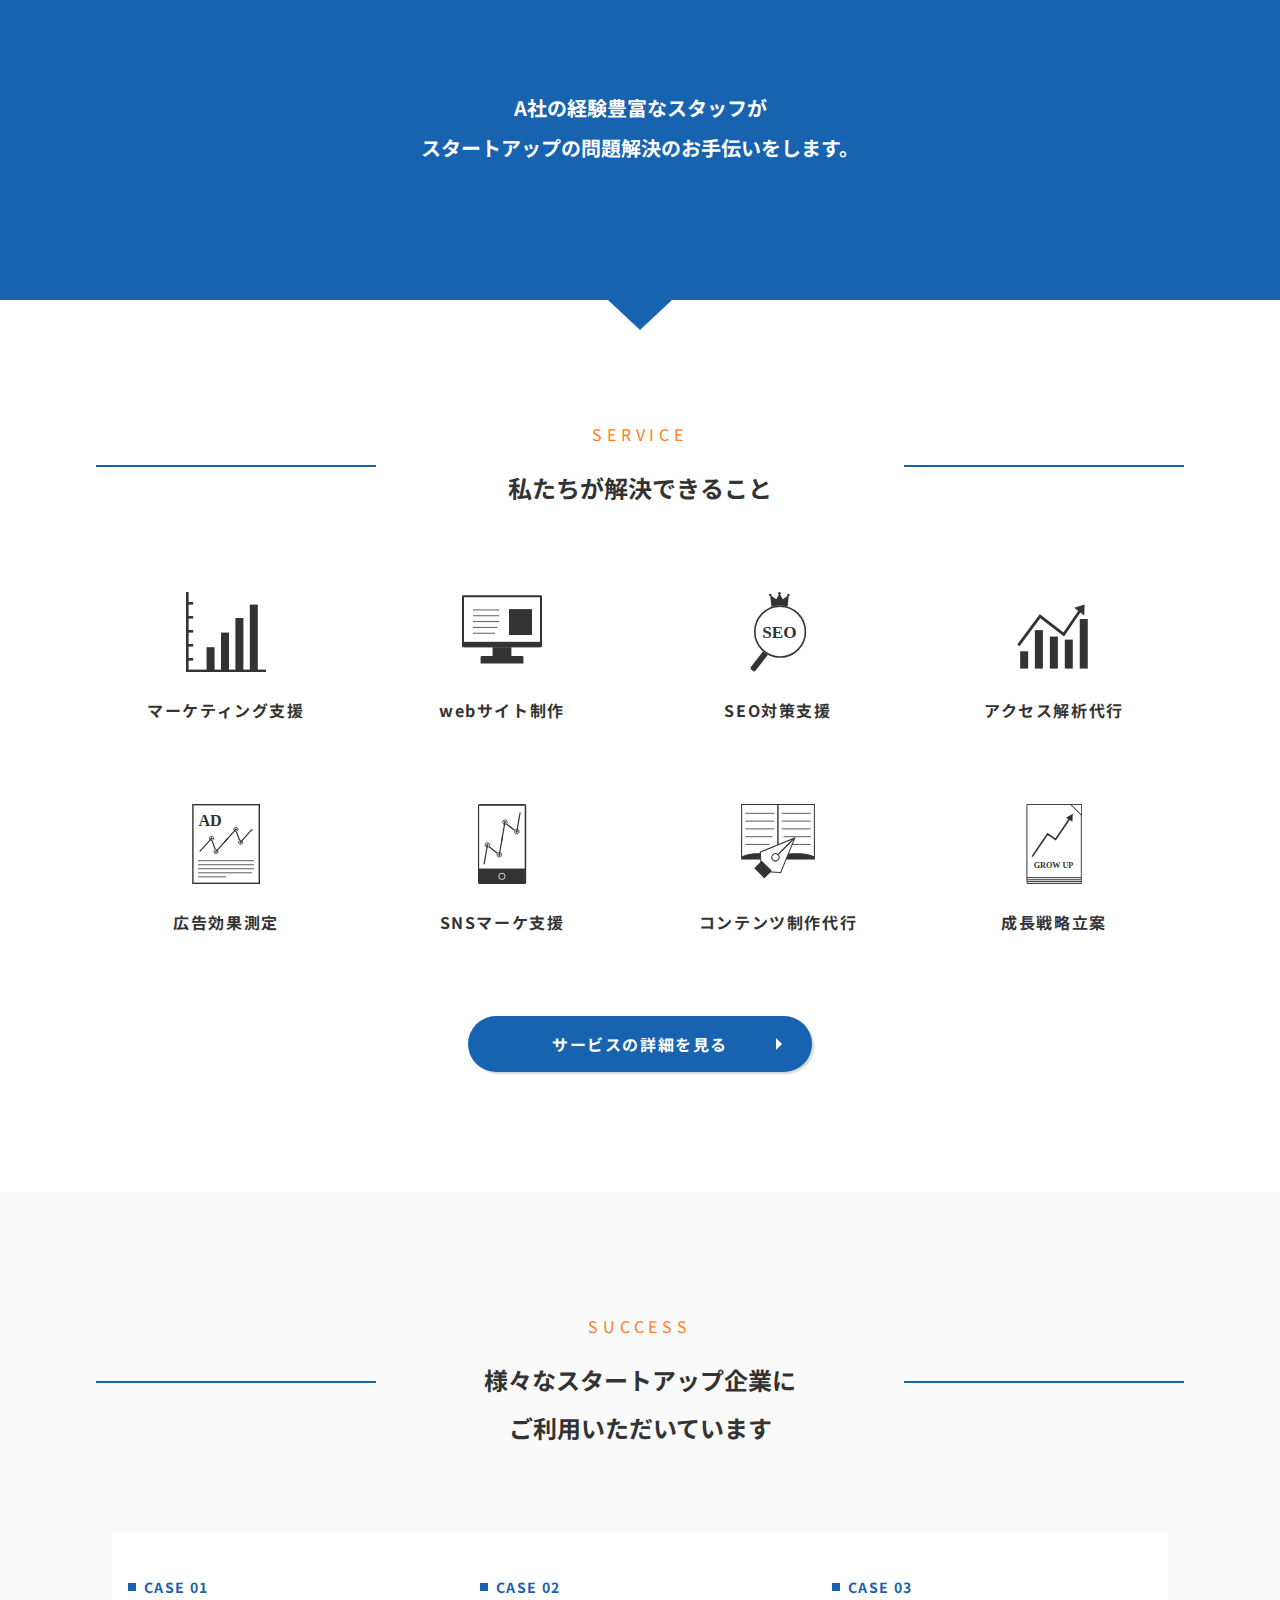
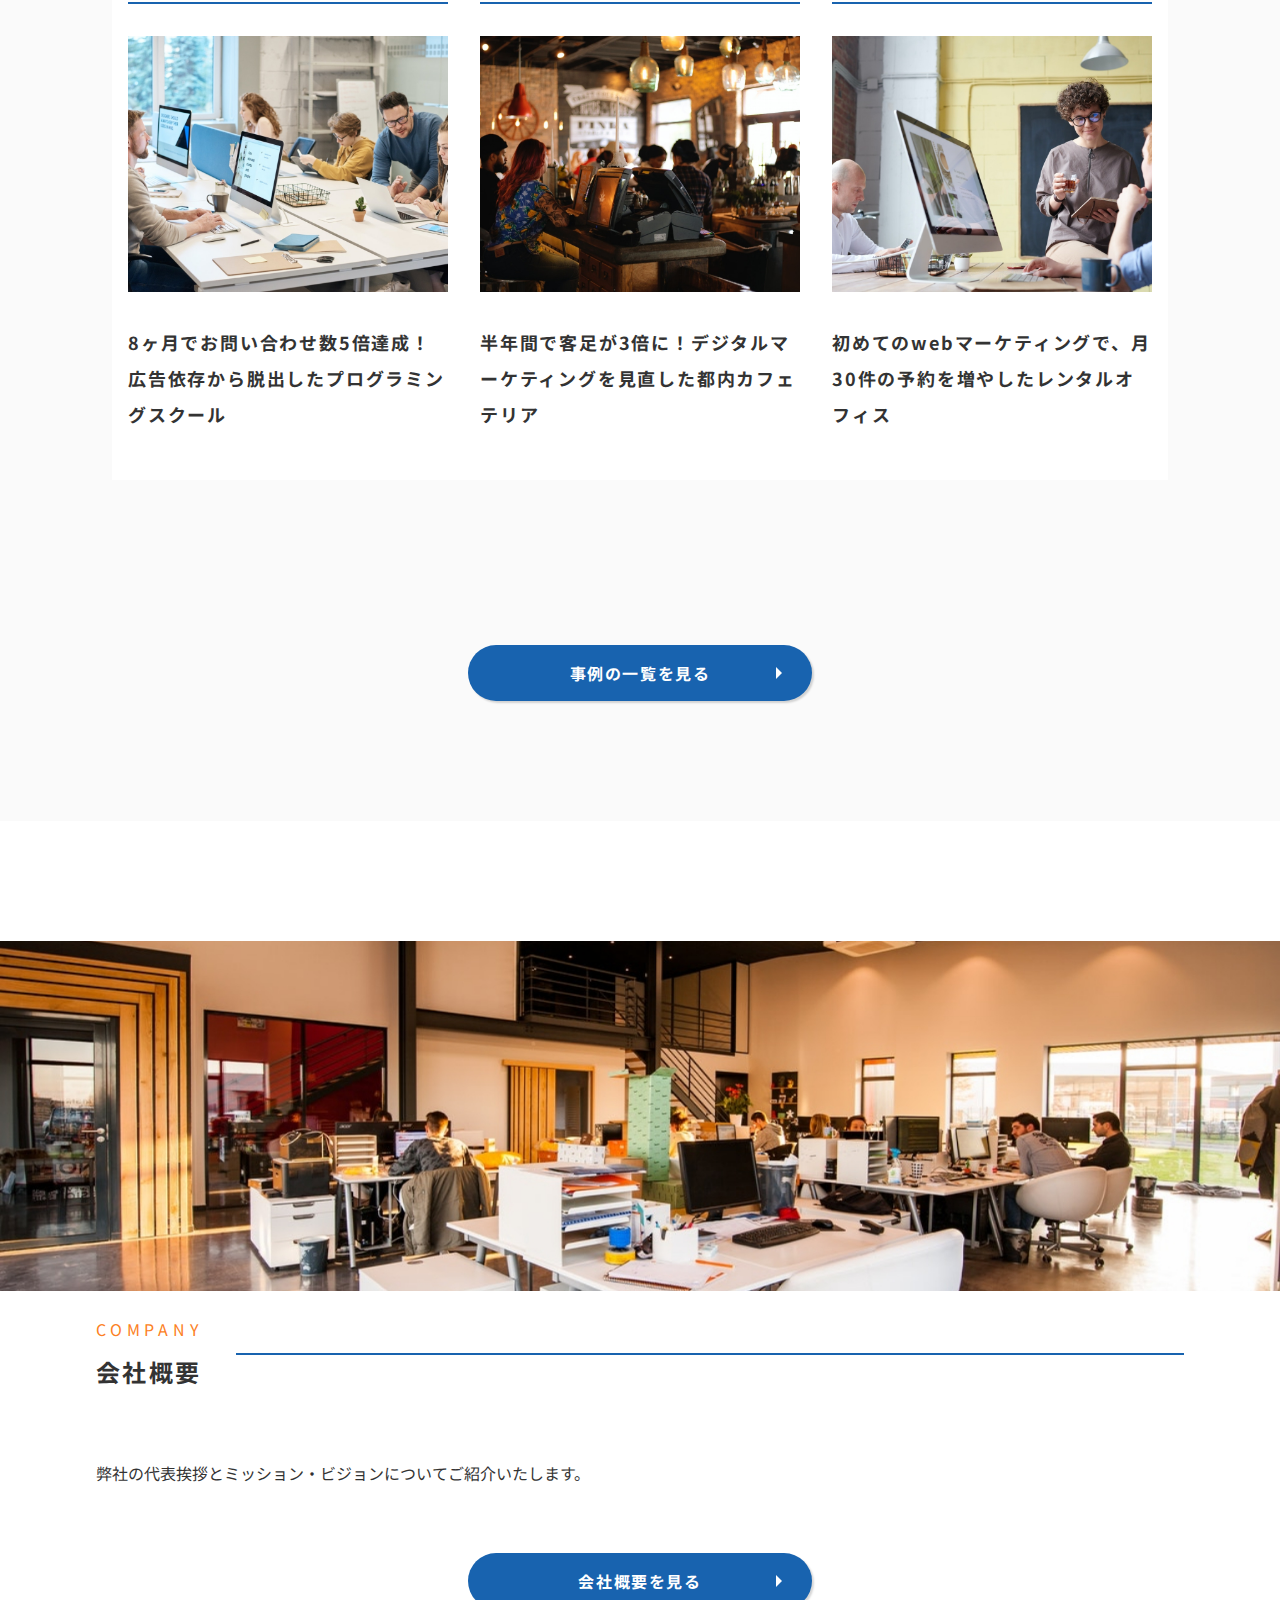
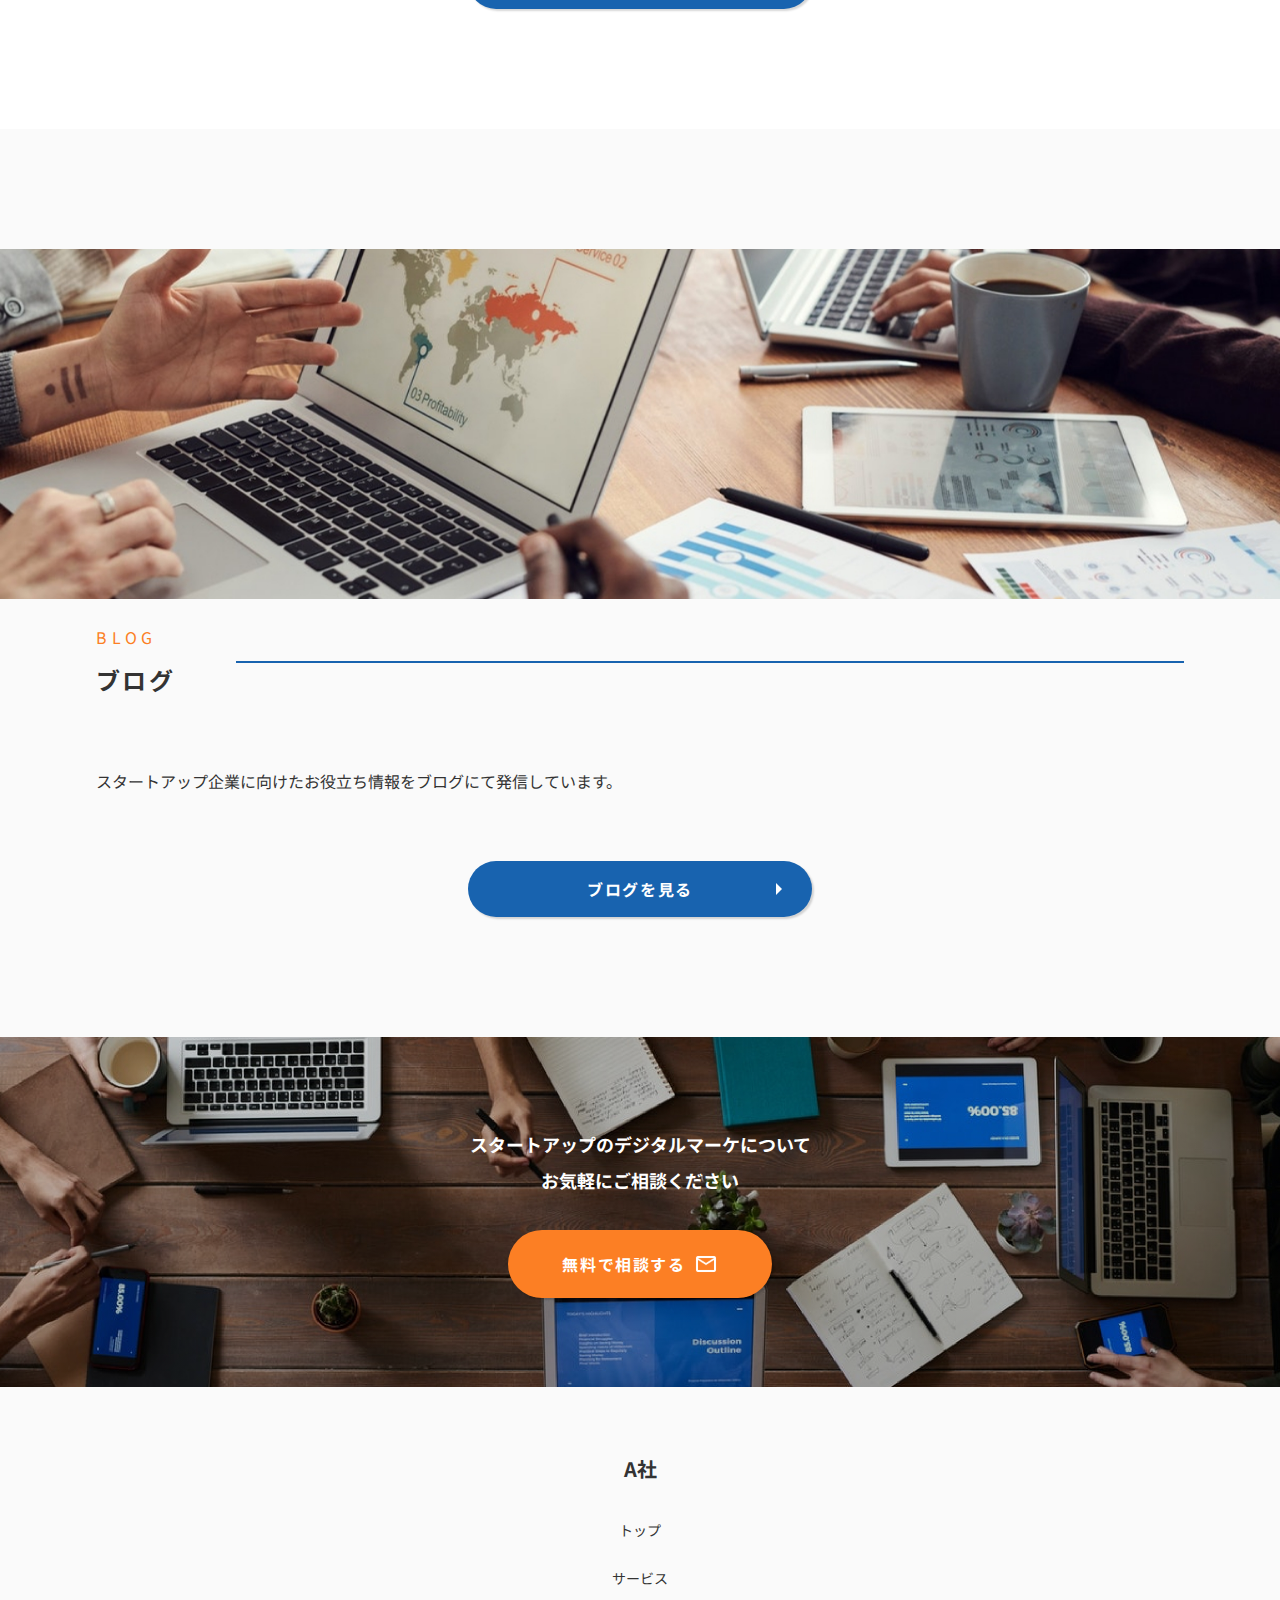
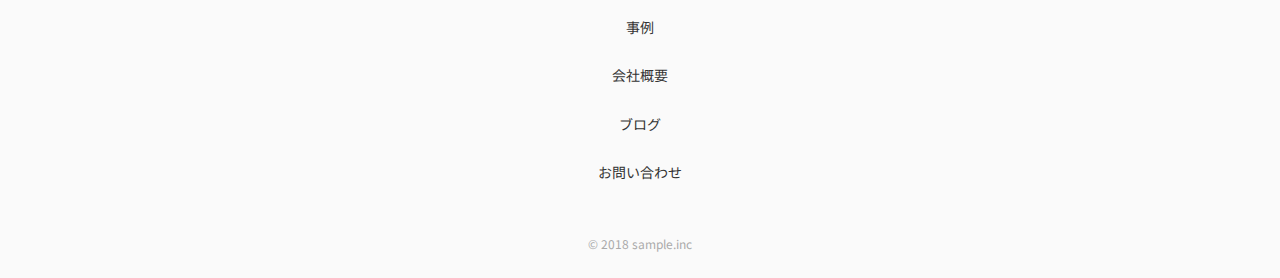
==== commit 88728024: "Update index.html" ====
--- a/index.html
+++ b/index.html
@@ -53,13 +53,18 @@
     <!-- css -->
     <link rel="stylesheet" href="css/reset.css" />
     <link rel="stylesheet" href="css/style.css" />
+     <script
+      src="https://ajax.googleapis.com/ajax/libs/jquery/3.6.0/jquery.min.js"
+    ></script>
+    <script src="js/main.js" defer ></script>
   </head>
-  <body>
+ 
+  <body class="js_body">
     <header class="l_header">
       <h1 class="l_header-logo">
-        <a href="index.html" class="">A社</a>
+        <a href="index.html" class="">ZeroPlus</a>
       </h1>
-      <nav class="l_header-nav">
+      <nav class="l_header-nav js_navigation">
         <ul class="l_header-nav_list">
           <li class="l_header-nav_item">
             <a href="index.html" class="l_header-nav_link">トップ</a>
@@ -81,7 +86,7 @@
           </li>
         </ul>
       </nav>
-      <button class="m_hamburger">
+      <button class="m_hamburger js_hamburger">
         <span class="m_hamburger-bar"></span>
         <span class="m_hamburger-bar"></span>
         <span class="m_hamburger-bar"></span>
--- a/css/style.css
+++ b/css/style.css
@@ -1085,3 +1085,40 @@
   height: 64px;
   margin: 80px auto 0;
 }
+
+/* ---------- js ---------- */
+.js_body.is_active {
+  overflow: hidden;
+}
+
+.js_navigation.is_active {
+  opacity: 1;
+  pointer-events: inherit;
+}
+
+.js_hamburger.is_active .m_hamburger-bar:first-child {
+  top: 50%;
+  transform: translate(-50%, 0) rotate(45deg);
+}
+
+.js_hamburger.is_active .m_hamburger-bar:nth-child(2) {
+  opacity: 0;
+}
+
+.js_hamburger.is_active .m_hamburger-bar:last-child {
+  top: 50%;
+  transform: translate(-50%, 0) rotate(-45deg);
+}
+
+.js_faq-a {
+  display: none;
+}
+
+.js_faq_mark.is_open::before {
+  opacity: 0;
+}
+
+.js_page-top.is_active {
+  right: 24px;
+}
+
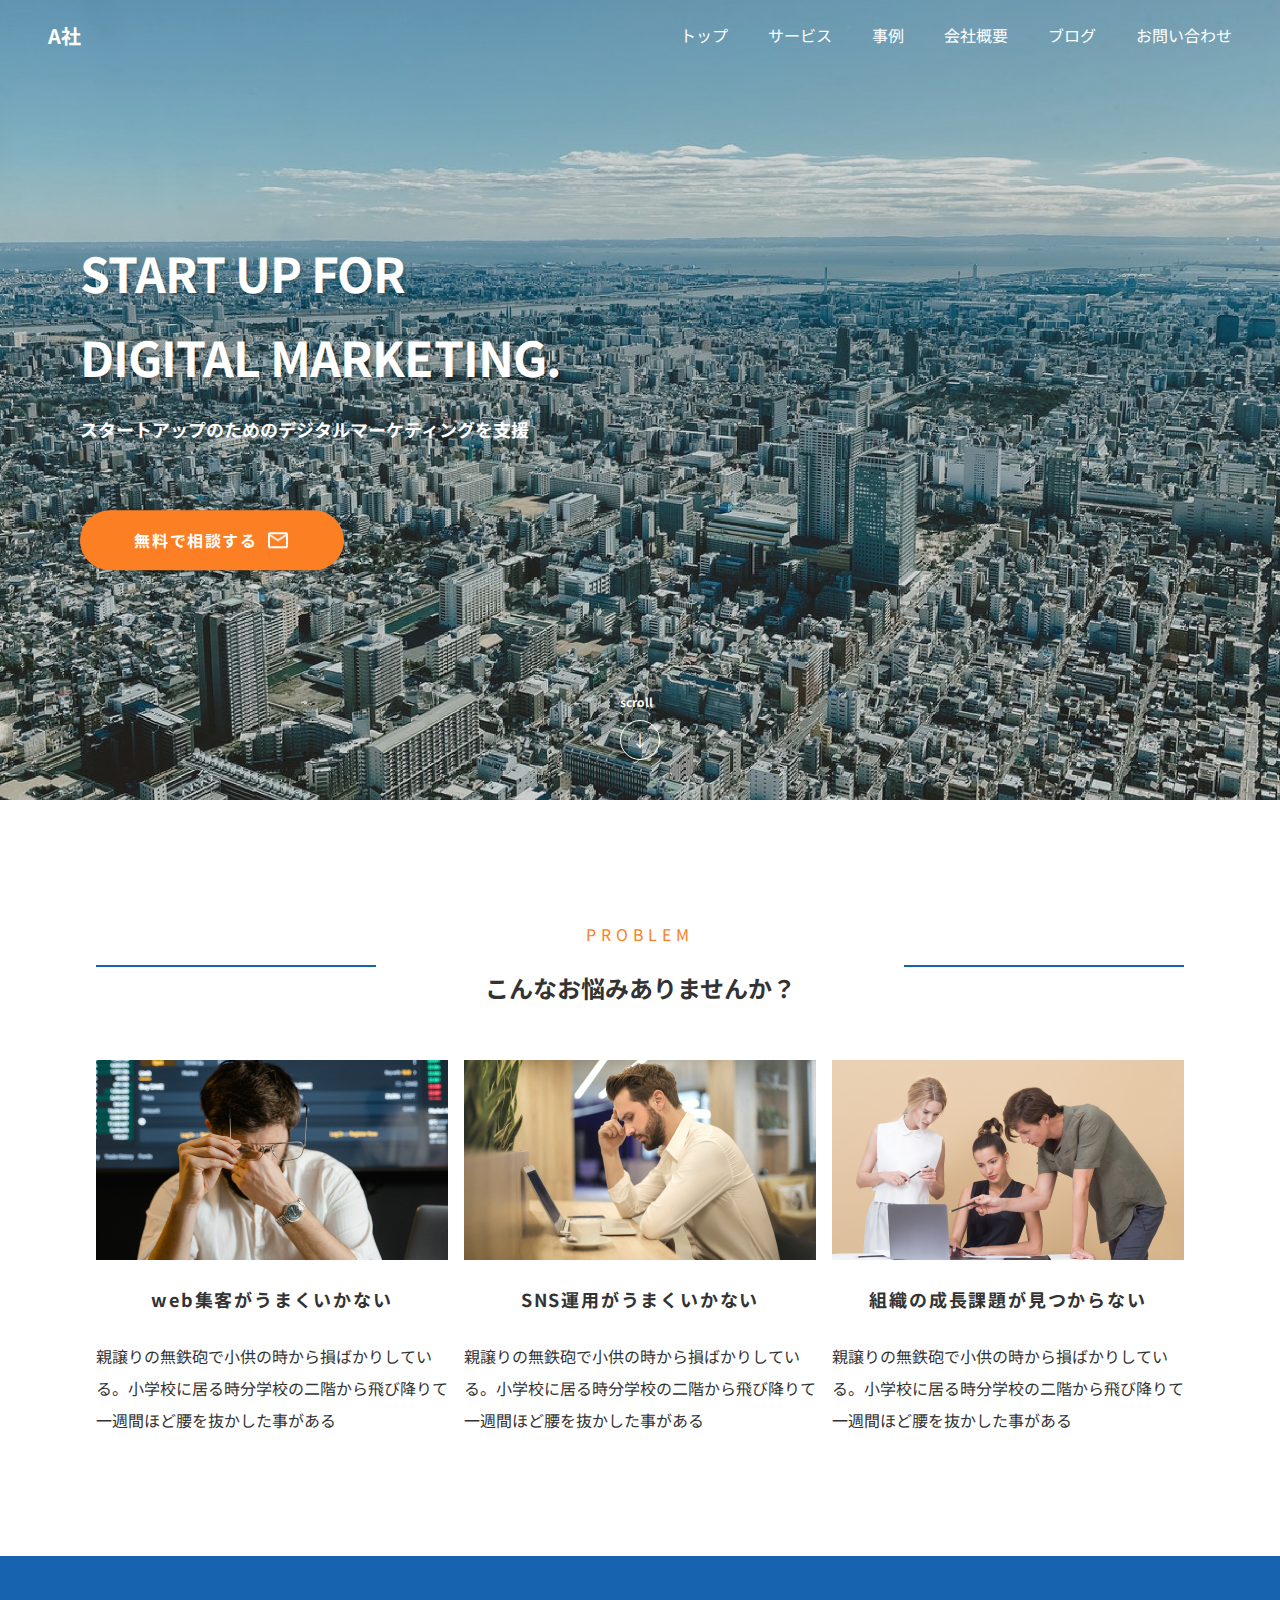
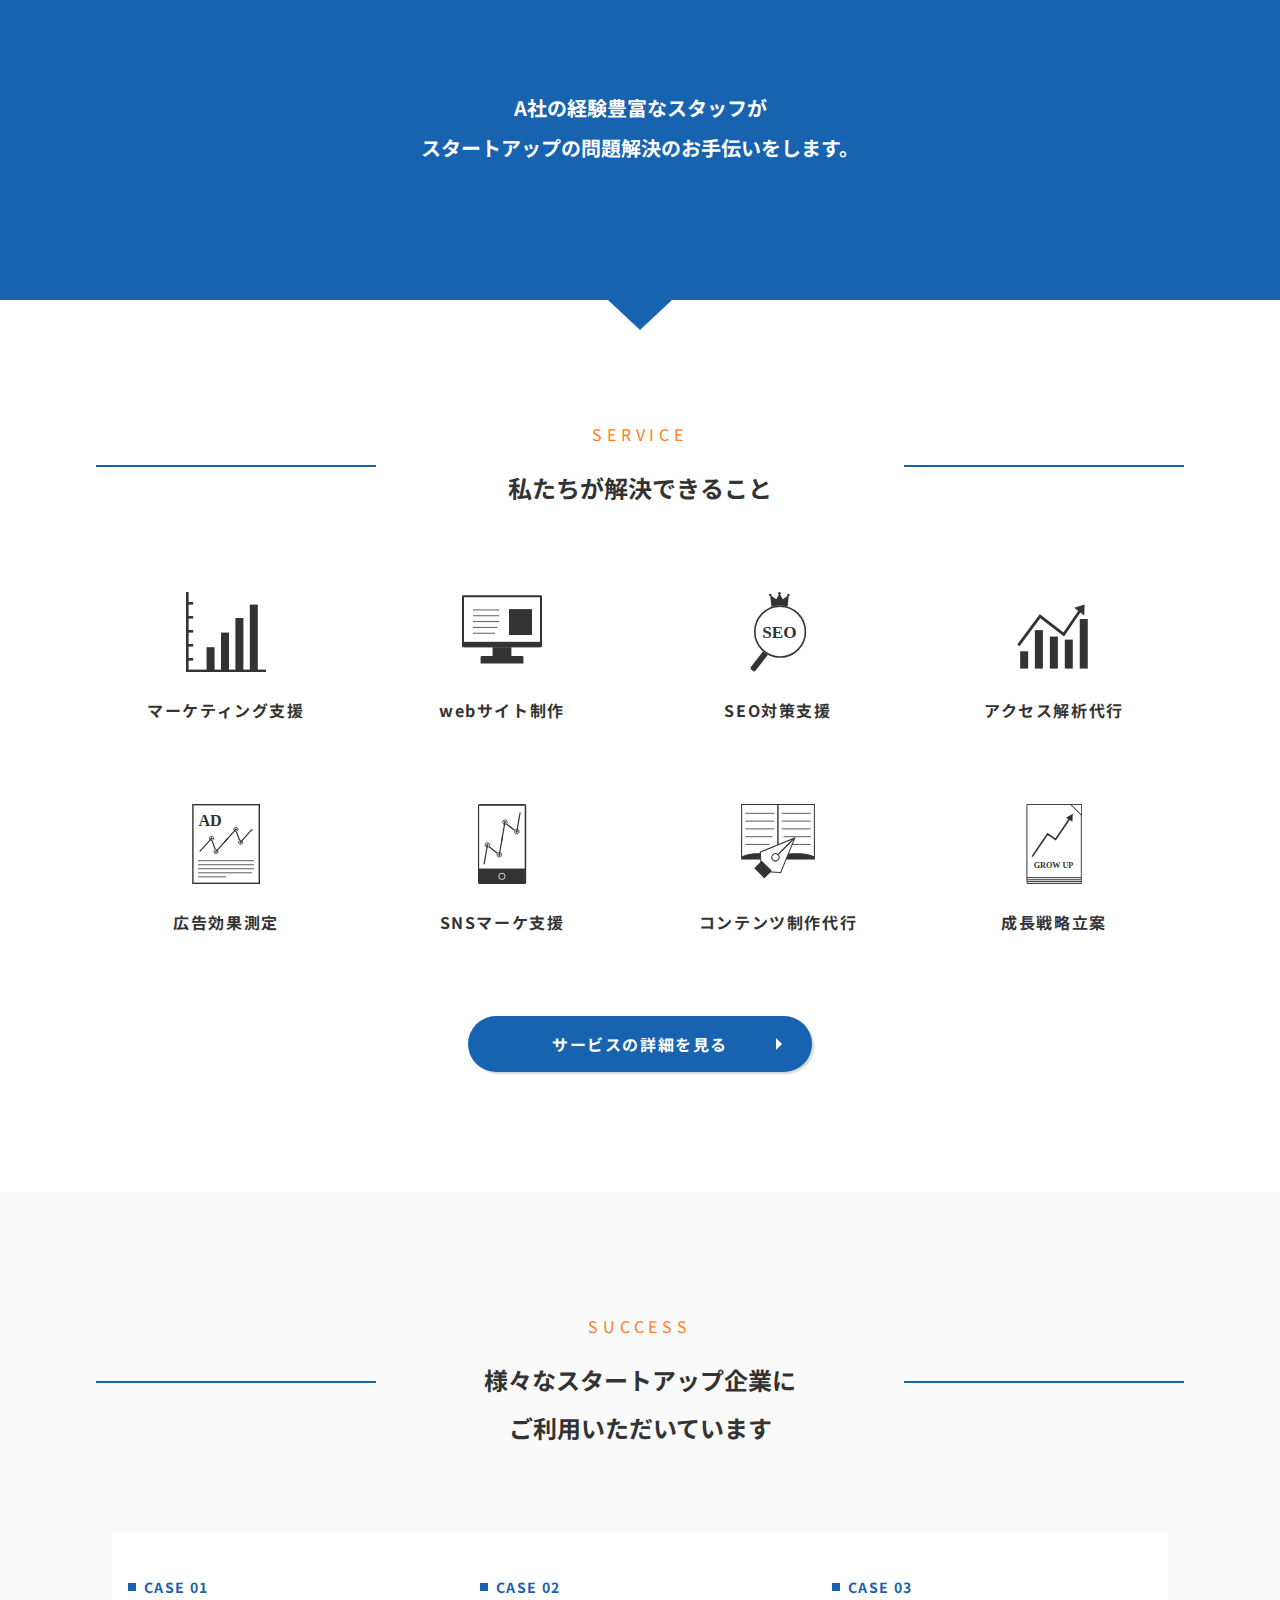
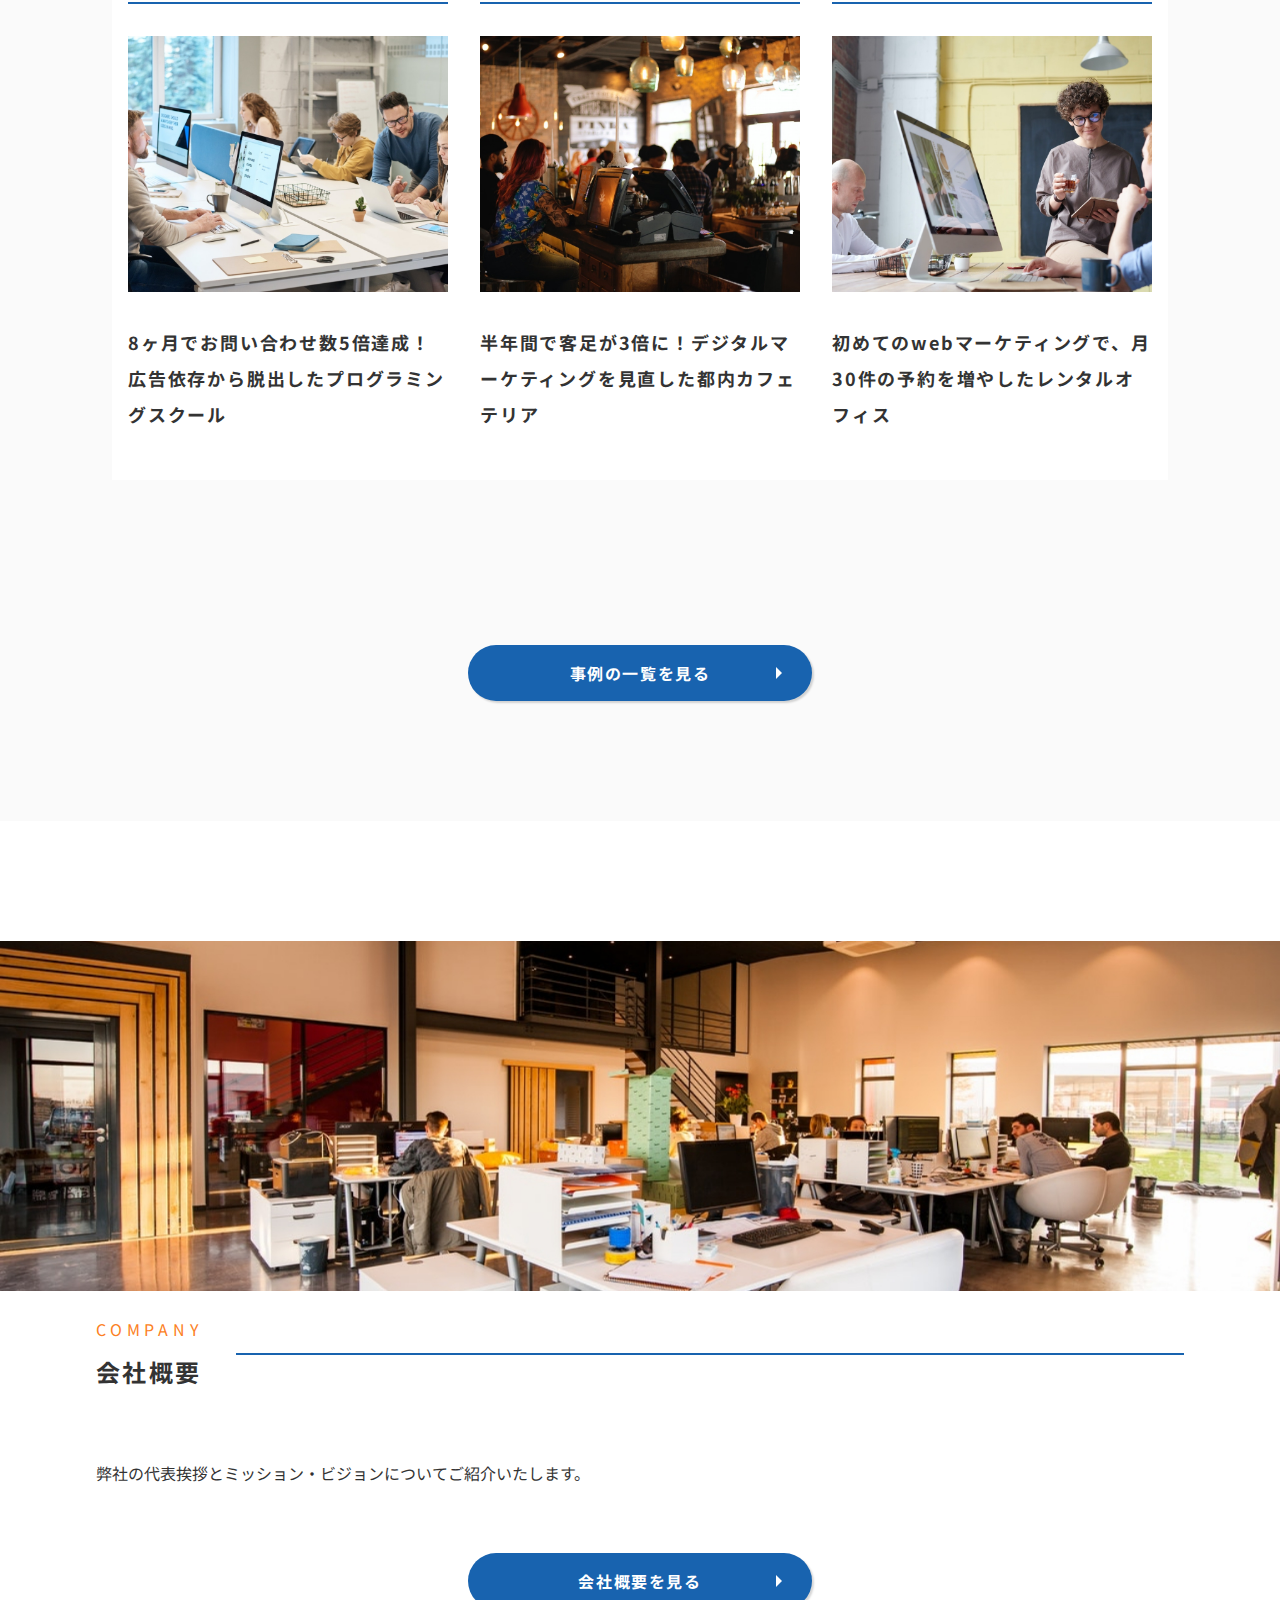
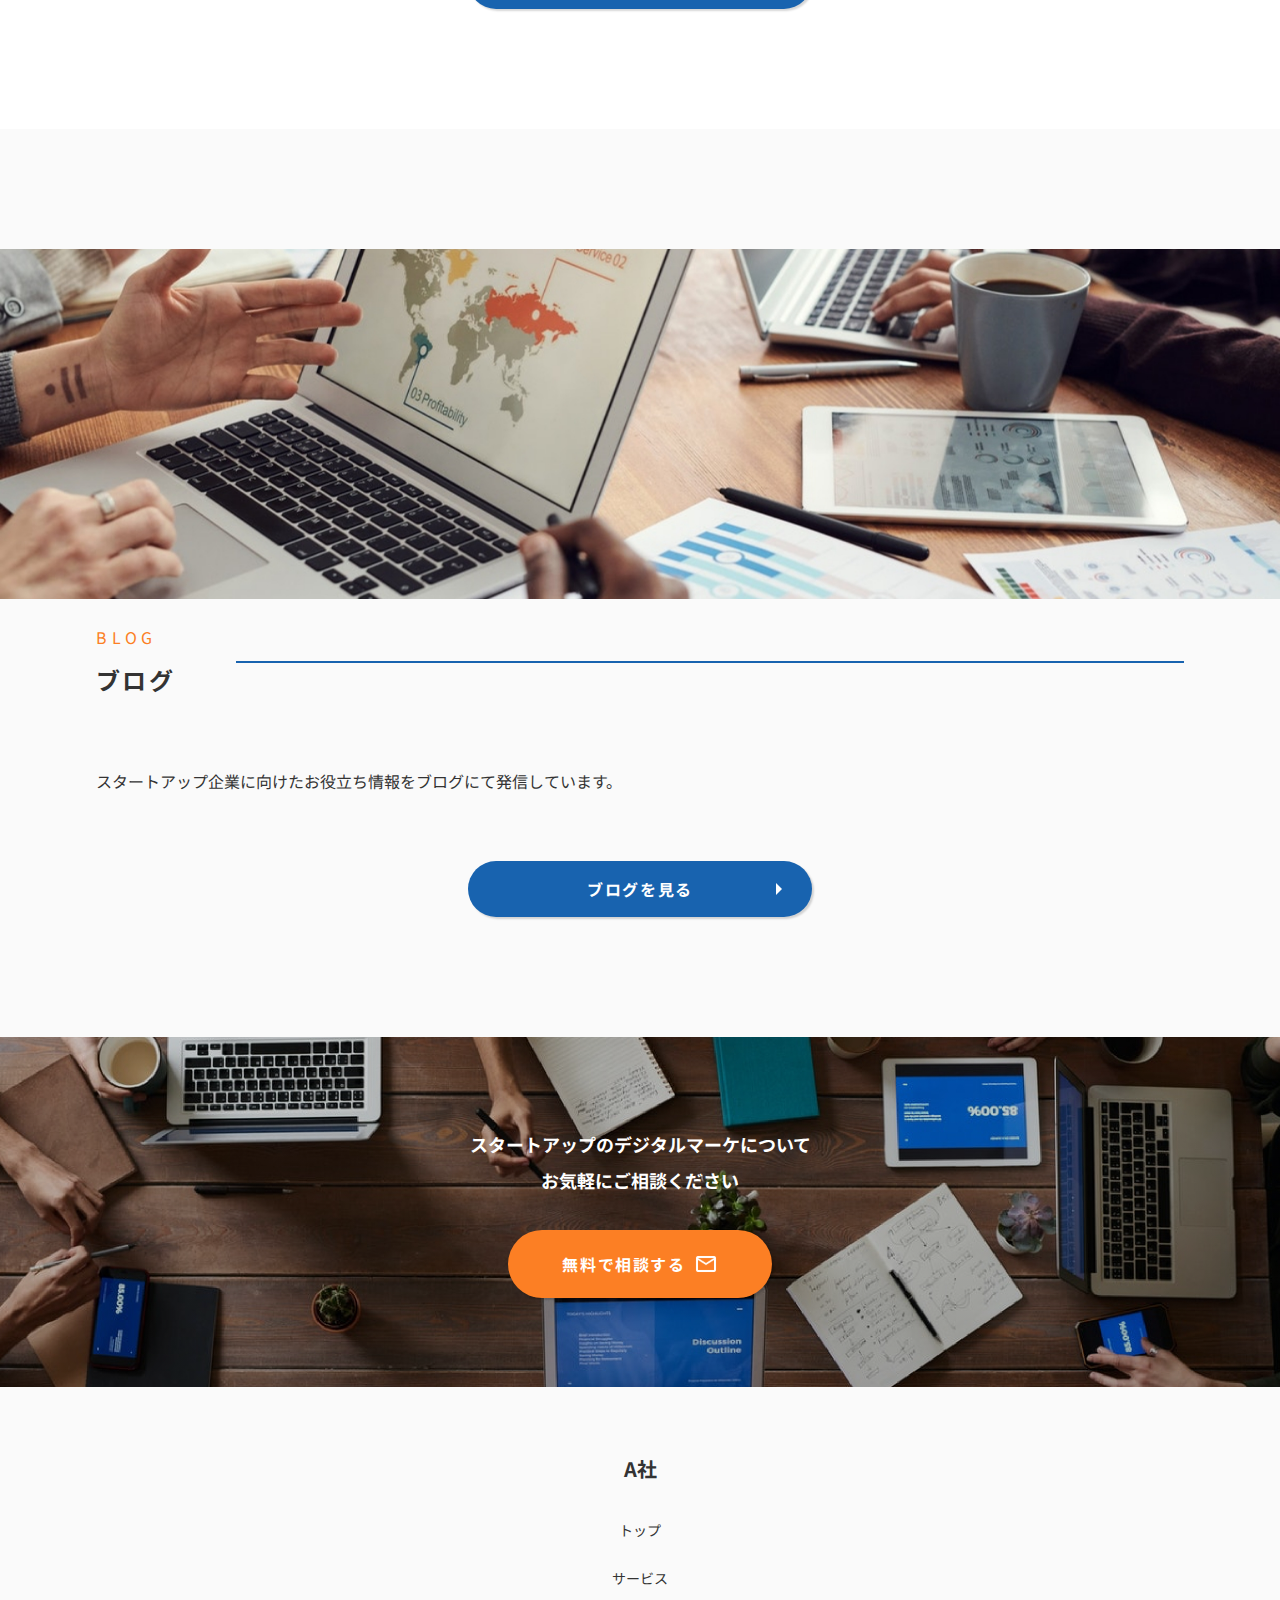
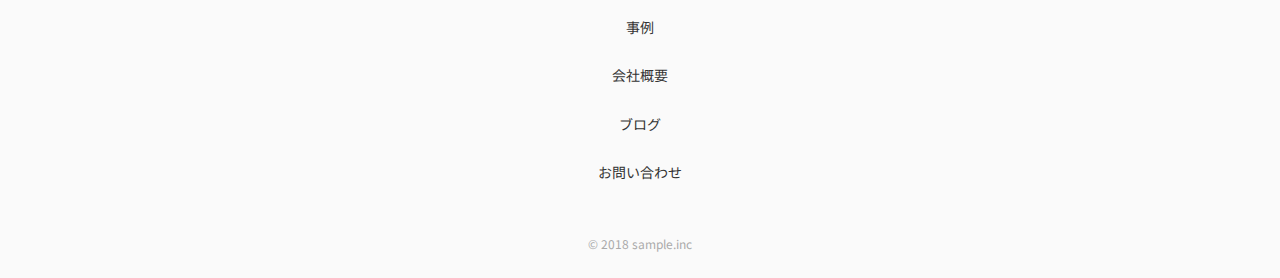
==== commit baa0ce24: "Update index.html" ====
--- a/index.html
+++ b/index.html
@@ -62,7 +62,7 @@
   <body class="js_body">
     <header class="l_header">
       <h1 class="l_header-logo">
-        <a href="index.html" class="">ZeroPlus</a>
+        <a href="index.html" class="">A社</a>
       </h1>
       <nav class="l_header-nav js_navigation">
         <ul class="l_header-nav_list">
--- a/css/style.css
+++ b/css/style.css
@@ -36,7 +36,23 @@
 
 /* ---------- utility ---------- */
 
-
+@media screen and (min-width: 375px) {
+  .u_break-sm {
+    display: none;
+  }
+}
+
+@media screen and (min-width: 1080px) {
+  .u_break-lg {
+    display: none;
+  }
+}
+
+@media screen and (min-width: 1080px) {
+  .u_hide-lg {
+    display: none;
+  }
+}
 
 /* ---------- layout ---------- */
 
@@ -64,6 +80,7 @@
   padding: 120px 0;
 }
 
+
 .l_header {
   height: 70px;
   width: 100%;
@@ -78,9 +95,9 @@
 }
 
 @media screen and (min-width: 1080px) {
-	.l_header {
-		padding: 0 48px;
-	}
+  .l_header {
+    padding: 0 48px;
+  }
 }
 
 .l_header-logo {
@@ -92,21 +109,41 @@
 .l_header-nav {
   opacity: 0;
   pointer-events: none;
-}
+  position: fixed;
+  top: 0;
+  left: 0;
+  right: 0;
+  bottom: 0;
+  background: var(--white-color);
+  z-index: var(--z-index-header);
+  transition: 0.5s;
+}
+
 @media screen and (min-width: 1080px) {
   .l_header-nav {
+    position: static;
+    background: transparent;
+    width: auto;
+    height: auto;
+    display: block;
     opacity: 1;
-    pointer-events: auto;
-    
-  }
+    pointer-events: inherit;
+  }
+}
+
+.l_header-nav_list {
+  position: absolute;
+  top: 50%;
+  left: 50%;
+  transform: translate(-50%, -50%);
 }
 
 @media screen and (min-width: 1080px) {
   .l_header-nav_list {
-   display: flex;
-   align-items: center;
-   gap: 0 40px;
-  
+    display: flex;
+    position: static;
+    transform: translate(0, 0);
+    gap: 0 40px;
   }
 }
 
@@ -115,26 +152,22 @@
   font-size: 16px;
   font-weight: bold;
 }
+
 @media screen and (min-width: 1080px) {
   .l_header-nav_item {
     color: var(--white-color);
-    font-size: 16px;
     font-weight: normal;
   }
 }
-
-
-
-
 
 .l_header-nav_item:not(:first-child) {
   margin-top: 40px;
 }
 
-@media screen and (min-width: 768px) {
-	.l_header-nav_item:not(:first-child) {
-		margin-top: 0;
-	}
+@media screen and (min-width: 1080px) {
+  .l_header-nav_item:not(:first-child) {
+    margin-top: 0;
+  }
 }
 .l_footer {
   padding: 64px 0 24px;
